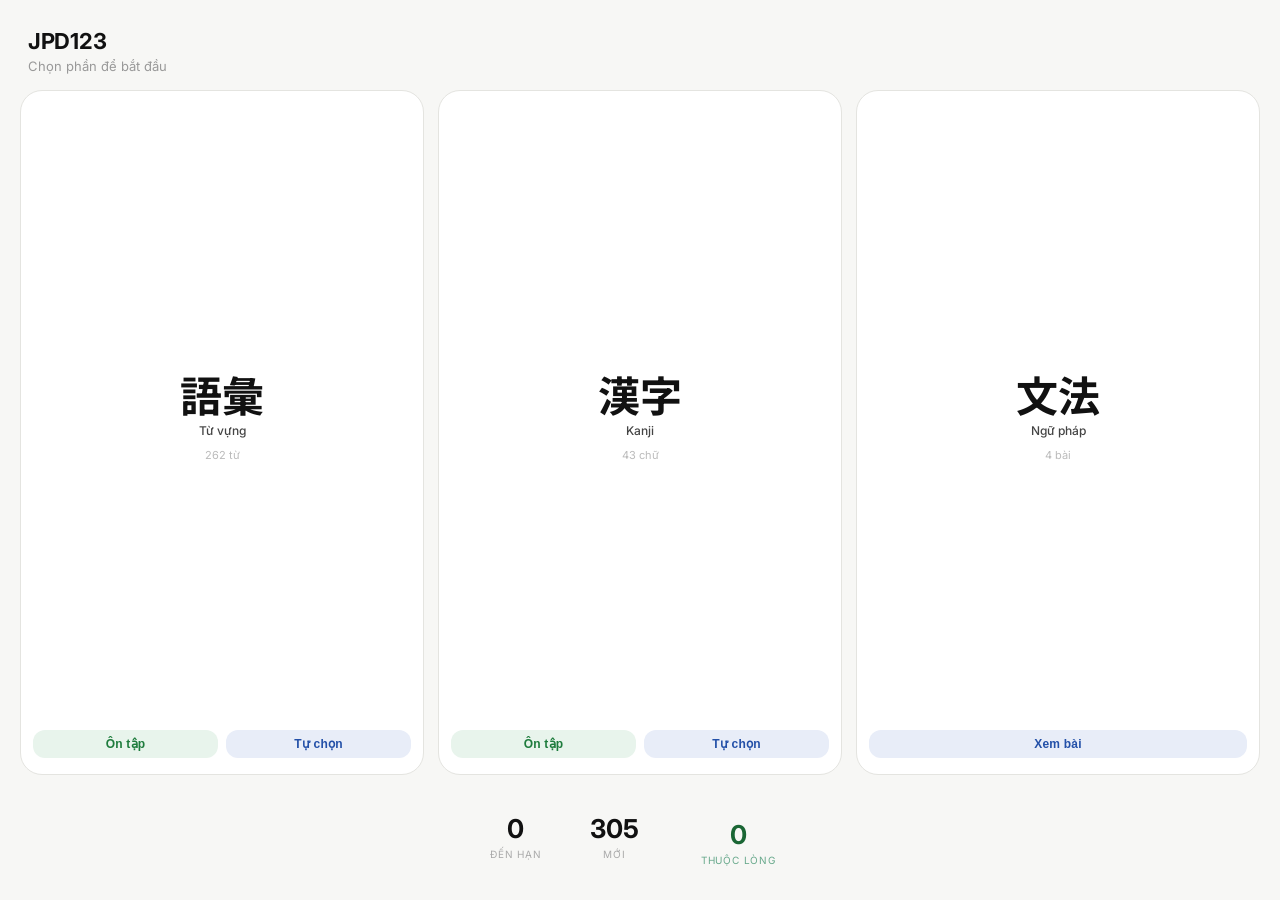
==== index.html @ 1efe8f23 "Initial commit: JPD123 Japanese SRS flashcard app" ====
<!doctype html>
<html lang="vi">
<head>
  <meta charset="utf-8">
  <meta name="viewport" content="width=device-width, initial-scale=1">
  <title>JPD123</title>
  <link rel="icon" href="favicon.svg" type="image/svg+xml">
  <link rel="preconnect" href="https://fonts.googleapis.com">
  <link rel="preconnect" href="https://fonts.gstatic.com" crossorigin>
  <link href="https://fonts.googleapis.com/css2?family=Inter:wght@400;500;600;700&family=Noto+Sans+JP:wght@400;700&display=swap" rel="stylesheet">
  <link rel="stylesheet" href="styles.css">
</head>
<body>

  <!-- ═══════════════ HOME ═══════════════ -->
  <div id="view-home" class="view active">
    <div class="h-top">
      <div class="h-brand">JPD123</div>
      <div class="h-sub">Chọn phần để bắt đầu</div>
    </div>

    <div class="h-grid">
      <div class="h-block">
        <div class="h-info">
          <div class="h-jp">語彙</div>
          <div class="h-vn">Từ vựng</div>
          <div class="h-cnt" id="count-vocab"></div>
        </div>
        <div class="h-modes">
          <button class="h-mode-btn h-mode-review" id="mode-vocab-review">Ôn tập <span id="due-vocab" class="h-due-badge"></span></button>
          <button class="h-mode-btn h-mode-select" id="mode-vocab-select">Tự chọn</button>
        </div>
      </div>
      <div class="h-block">
        <div class="h-info">
          <div class="h-jp">漢字</div>
          <div class="h-vn">Kanji</div>
          <div class="h-cnt" id="count-kanji"></div>
        </div>
        <div class="h-modes">
          <button class="h-mode-btn h-mode-review" id="mode-kanji-review">Ôn tập <span id="due-kanji" class="h-due-badge"></span></button>
          <button class="h-mode-btn h-mode-select" id="mode-kanji-select">Tự chọn</button>
        </div>
      </div>
      <div class="h-block">
        <div class="h-info">
          <div class="h-jp">文法</div>
          <div class="h-vn">Ngữ pháp</div>
          <div class="h-cnt" id="count-grammar"></div>
        </div>
        <div class="h-modes">
          <button class="h-mode-btn h-mode-select" id="mode-grammar-open" style="width:100%">Xem bài</button>
        </div>
      </div>
    </div>

    <div class="h-stats">
      <div class="h-stat"><b id="s-due">0</b><span>Đến hạn</span></div>
      <div class="h-stat"><b id="s-new">0</b><span>Mới</span></div>
      <div class="h-stat" id="stat-mature"><b id="s-mature">0</b><span>Thuộc lòng</span></div>
    </div>
  </div>

  <!-- ═══════════════ LIST ════════════════ -->
  <div id="view-list" class="view">
    <div class="s-top">
      <button class="icon-btn" id="list-back">←</button>
      <div class="s-mid">
        <span id="list-title">Từ vựng</span>
        <small id="list-cnt"></small>
      </div>
      <div style="width:40px"></div>
    </div>

    <div class="list-search">
      <input type="search" id="list-search" placeholder="🔍  Tìm kiếm..." autocomplete="off">
      <div class="list-sel-bar">
        <label class="sel-toggle">
          <input type="checkbox" id="select-all-cb"> Chọn tất cả
        </label>
      </div>
    </div>

    <div id="list-items" class="list-items"></div>

    <div id="list-study-bar" class="list-study-bar hidden">
      <div class="lsb-btns">
        <button id="list-flash-btn">⚡ Xem thẻ</button>
        <button id="list-srs-btn">↺ Học SRS</button>
      </div>
      <div id="sel-count-lbl" class="lsb-count">0 đã chọn</div>
    </div>
  </div>

  <!-- ═══════════════ STUDY ═══════════════ -->
  <div id="view-study" class="view">
    <div class="s-top">
      <button class="icon-btn" id="study-back">←</button>
      <div class="s-mid">
        <span id="study-title">Từ vựng</span>
        <small id="study-progress"></small>
      </div>
      <button class="icon-btn" id="speak-btn" title="Phát âm">🔊</button>
    </div>

    <div id="card-area" class="card-area">
      <div class="card-flip" id="card-flip">
        <div class="cf-inner" id="cf-inner">
          <div class="cf-face cf-front">
            <div id="c-front" class="c-front">—</div>
          </div>
          <div class="cf-face cf-back">
            <div id="c-back" class="c-back">—</div>
            <div id="c-level-badge" class="c-level-badge"></div>
          </div>
        </div>
      </div>
      <div id="tap-hint" class="tap-hint">nhấn để lật</div>
    </div>

    <div id="rating-bar" class="rating-bar">
      <button class="rate-btn r-again" data-score="0">Lại<br><small id="ri-0">1 phút</small></button>
      <button class="rate-btn r-hard"  data-score="2">Khó<br><small id="ri-2">1 phút</small></button>
      <button class="rate-btn r-good"  data-score="3">Ổn<br><small id="ri-3">5 phút</small></button>
      <button class="rate-btn r-easy"  data-score="5">Dễ<br><small id="ri-5">30 phút</small></button>
    </div>
    <div id="flash-bar" class="flash-bar">
      <button id="flash-prev-btn" class="flash-nav-btn" disabled>←</button>
      <span id="flash-pos" class="flash-pos"></span>
      <button id="flash-next-btn" class="flash-nav-btn">→</button>
    </div>
    <div id="retry-panel" class="retry-panel hidden">
      <button id="retry-panel-header" class="retry-panel-header">
        <span id="retry-panel-count">⏳ 0 từ</span>
        <span class="retry-panel-arrow">▸</span>
      </button>
      <div id="retry-panel-body" class="retry-panel-body"></div>
    </div>
  </div>

  <!-- ═══════════════ GRAMMAR ═══════════════ -->
  <div id="view-grammar" class="view">
    <div class="s-top">
      <button class="icon-btn" id="grammar-back">←</button>
      <div class="s-mid"><span>Ngữ pháp</span></div>
      <div style="width:40px"></div>
    </div>
    <div id="grammar-content" class="g-list"></div>
  </div>

  <script src="vocab_data.js"></script>
  <script src="app.js"></script>
  <div id="debug-panel" class="debug-panel hidden"></div>
</body>
</html>
---- styles.css ----
﻿/* ── Reset ─────────────────────────────────────────────────── */
*, *::before, *::after { box-sizing: border-box; margin: 0; padding: 0; }
html, body { height: 100%; }

body {
  font-family: 'Inter', system-ui, sans-serif;
  background: #f7f7f5;
  color: #111;
  height: 100dvh;
  overflow: hidden;
}

/* ── Views ─────────────────────────────────────────────────── */
.view {
  display: none;
  flex-direction: column;
  height: 100dvh;
  overflow: hidden;
}
.view.active { display: flex; }

/* ── HOME ──────────────────────────────────────────────────── */
.h-top {
  padding: 28px 28px 16px;
  flex-shrink: 0;
}
.h-brand {
  font-size: 22px;
  font-weight: 700;
  letter-spacing: -0.3px;
}
.h-sub {
  color: #999;
  font-size: 13px;
  margin-top: 4px;
}

.h-grid {
  flex: 1;
  display: grid;
  grid-template-columns: repeat(3, 1fr);
  gap: 14px;
  padding: 0 20px 20px;
  min-height: 0;
}

.h-block {
  border: 1px solid #e4e4e0;
  border-radius: 22px;
  background: #fff;
  display: flex;
  flex-direction: column;
  align-items: center;
  justify-content: space-between;
  gap: 8px;
  transition: transform 0.2s ease, box-shadow 0.2s ease;
  padding: 28px 12px 16px;
}
.h-block:hover {
  transform: translateY(-6px);
  box-shadow: 0 16px 40px rgba(0,0,0,0.1);
}

.h-modes {
  display: flex;
  gap: 8px;
  width: 100%;
  margin-top: 6px;
}
.h-mode-btn {
  flex: 1;
  border: none;
  border-radius: 12px;
  font-size: 12px;
  font-weight: 600;
  padding: 7px 4px;
  cursor: pointer;
  transition: background 0.15s, transform 0.1s;
  letter-spacing: 0.2px;
}
.h-mode-review {
  background: #e8f4ec;
  color: #1e7c3d;
}
.h-mode-review:hover { background: #d2edd9; }
.h-mode-review:active { transform: scale(0.97); }
.h-due-badge {
  display: inline-block;
  background: #e63946;
  color: #fff;
  font-size: 10px;
  font-weight: 700;
  padding: 1px 6px;
  border-radius: 10px;
  min-width: 16px;
  text-align: center;
  margin-left: 4px;
  vertical-align: middle;
  line-height: 1.5;
}
.h-due-badge:empty { display: none; }
.h-mode-select {
  background: #e8edf8;
  color: #2350a8;
}
.h-mode-select:hover { background: #d4ddf5; }
.h-mode-select:active { transform: scale(0.97); }

.h-info {
  flex: 1;
  display: flex;
  flex-direction: column;
  align-items: center;
  justify-content: center;
  gap: 8px;
}

.h-jp {
  font-family: 'Noto Sans JP', serif;
  font-size: 42px;
  font-weight: 700;
  line-height: 1;
}
.h-vn  { font-size: 12px; font-weight: 500; color: #444; }
.h-cnt { font-size: 11px; color: #bbb; margin-top: 2px; }

.h-stats {
  display: flex;
  justify-content: center;
  gap: 48px;
  padding: 18px 28px 28px;
  flex-shrink: 0;
}
.h-stat {
  display: flex;
  flex-direction: column;
  align-items: center;
  gap: 4px;
}
.h-stat b    { font-size: 26px; font-weight: 700; }
.h-stat span { font-size: 10px; color: #aaa; text-transform: uppercase; letter-spacing: 0.8px; }
#stat-mature { cursor: pointer; border-radius: 12px; padding: 6px 14px; transition: background 0.15s; }
#stat-mature:hover { background: #f0f8f4; }
#stat-mature b { color: #1a6634; }
#stat-mature span { color: #68a98c; }

/* ── Shared top bar ─────────────────────────────────────────── */
.s-top {
  display: flex;
  align-items: center;
  justify-content: space-between;
  padding: 12px 16px;
  border-bottom: 1px solid #ebebeb;
  background: #f7f7f5;
  flex-shrink: 0;
}
.s-mid {
  display: flex;
  flex-direction: column;
  align-items: center;
  gap: 2px;
  font-weight: 600;
  font-size: 15px;
}
.s-mid small { font-size: 11px; color: #aaa; font-weight: 400; }

.icon-btn {
  background: none;
  border: none;
  font-size: 18px;
  cursor: pointer;
  width: 40px;
  height: 40px;
  border-radius: 50%;
  display: grid;
  place-items: center;
  color: #111;
}
.icon-btn:active { background: #ebebeb; }

/* ── STUDY: card area ───────────────────────────────────────── */
.card-area {
  flex: 1;
  display: flex;
  flex-direction: column;
  align-items: center;
  padding: 20px 24px 12px;
  user-select: none;
  -webkit-tap-highlight-color: transparent;
  min-height: 0;
  gap: 14px;
}

.card-flip {
  flex: 1;
  width: 100%;
  max-width: 520px;
  perspective: 1200px;
  cursor: pointer;
  min-height: 0;
  display: flex;
}

.cf-inner {
  flex: 1;
  width: 100%;
  position: relative;
  transform-style: preserve-3d;
  transition: transform 0.5s cubic-bezier(0.4, 0.2, 0.2, 1);
}
.cf-inner.flipped { transform: rotateY(180deg); }

.cf-face {
  position: absolute;
  inset: 0;
  backface-visibility: hidden;
  -webkit-backface-visibility: hidden;
  display: flex;
  flex-direction: column;
  align-items: center;
  justify-content: center;
  padding: 36px 28px;
  border-radius: 24px;
  background: #fff;
  border: 1.5px solid #e4e4e0;
  box-shadow: 0 4px 24px rgba(0,0,0,0.07);
  gap: 16px;
}
.cf-back { transform: rotateY(180deg); }

.c-front {
  font-family: 'Noto Sans JP', serif;
  font-size: clamp(32px, 9vw, 64px);
  font-weight: 700;
  text-align: center;
  line-height: 1.3;
}

.c-back {
  font-size: clamp(18px, 4.5vw, 28px);
  color: #333;
  text-align: center;
  line-height: 1.6;
}

.tap-hint {
  font-size: 12px;
  color: #ccc;
  letter-spacing: 0.3px;
  transition: opacity 0.25s;
  flex-shrink: 0;
}
.tap-hint.hidden { opacity: 0; }

/* ── Rating bar ─────────────────────────────────────────────── */
.rating-bar {
  position: absolute;
  bottom: 0; left: 0; right: 0;
  display: flex;
  gap: 8px;
  padding: 14px 16px 28px;
  border-top: 1px solid #ebebeb;
  background: #f7f7f5;
  transform: translateY(100%);
  transition: transform 0.28s cubic-bezier(0.4, 0, 0.2, 1);
  z-index: 10;
}
.rating-bar.visible { transform: translateY(0); }

.rate-btn {
  flex: 1;
  padding: 13px 6px;
  border-radius: 14px;
  border: 1.5px solid transparent;
  font-family: inherit;
  font-size: 13px;
  font-weight: 600;
  line-height: 1.4;
  cursor: pointer;
  background: #fff;
  transition: transform 0.1s;
}
.rate-btn:active { transform: scale(0.95); }
.r-again { border-color: #ffd6d6; color: #c0392b; }
.r-hard  { border-color: #ffe4c4; color: #c0612b; }
.r-good  { border-color: #d0edcc; color: #27864f; }
.r-easy  { border-color: #cce6fb; color: #1a76c0; }

/* ── Comprehension level badge ──────────────────────────────── */
.c-level-badge {
  font-size: 11px;
  font-weight: 600;
  padding: 3px 12px;
  border-radius: 20px;
  letter-spacing: 0.5px;
  text-transform: uppercase;
  min-height: 20px;
}
.lvl-new      { background: #fff3cd; color: #a0620a; }
.lvl-learning { background: #fde8d8; color: #b84c10; }
.lvl-review   { background: #d8f0ee; color: #1a7a6e; }
.lvl-mature   { background: #d4edda; color: #1a6634; }

/* ── Retry countdown panel (top-right) ──────────────────────── */
#view-study { position: relative; }
.retry-panel {
  position: absolute;
  top: 56px;
  right: 12px;
  z-index: 20;
  min-width: 130px;
  max-width: 210px;
  border-radius: 12px;
  overflow: hidden;
  box-shadow: 0 4px 18px rgba(0,0,0,0.22);
  background: rgba(18,18,18,0.88);
  backdrop-filter: blur(10px);
  -webkit-backdrop-filter: blur(10px);
}
.retry-panel.hidden { display: none; }
.retry-panel-header {
  width: 100%;
  display: flex;
  align-items: center;
  justify-content: space-between;
  padding: 8px 12px;
  background: transparent;
  border: none;
  color: #fff;
  font-size: 12px;
  font-weight: 600;
  cursor: pointer;
  gap: 6px;
  font-family: inherit;
}
.retry-panel-arrow {
  font-size: 10px;
  opacity: 0.6;
  transition: transform 0.2s;
  flex-shrink: 0;
}
.retry-panel.open .retry-panel-arrow { transform: rotate(90deg); }
.retry-panel-body {
  display: none;
  flex-direction: column;
  max-height: 180px;
  overflow-y: auto;
  border-top: 1px solid rgba(255,255,255,0.10);
}
.retry-panel.open .retry-panel-body { display: flex; }
.retry-item {
  display: flex;
  align-items: center;
  justify-content: space-between;
  padding: 5px 12px;
  border-bottom: 1px solid rgba(255,255,255,0.06);
  gap: 8px;
}
.retry-item:last-child { border-bottom: none; }
.retry-item-word {
  font-size: 13px;
  font-weight: 600;
  color: rgba(255,255,255,0.90);
  white-space: nowrap;
  overflow: hidden;
  text-overflow: ellipsis;
}
.retry-item-time {
  font-size: 11px;
  color: rgba(255,255,255,0.50);
  white-space: nowrap;
  font-variant-numeric: tabular-nums;
  flex-shrink: 0;
}

/* ── LIST VIEW ─────────────────────────────────────────────── */
.list-search {
  padding: 12px 20px 8px;
  flex-shrink: 0;
}
.list-search input {
  width: 100%;
  padding: 11px 16px;
  border: 1px solid #e4e4e0;
  border-radius: 12px;
  font-family: inherit;
  font-size: 14px;
  background: #fff;
  outline: none;
}
.list-search input:focus { border-color: #aaa; }

.list-sel-bar {
  display: flex;
  align-items: center;
  justify-content: space-between;
  padding: 8px 4px 2px;
  font-size: 12px;
  color: #888;
}
.sel-toggle {
  display: flex;
  align-items: center;
  gap: 6px;
  cursor: pointer;
  user-select: none;
}
.sel-count-lbl { font-size: 12px; color: #aaa; }

.list-items {
  flex: 1;
  overflow-y: auto;
  padding: 4px 16px 16px;
}

.li-row {
  display: flex;
  align-items: center;
  gap: 12px;
  padding: 13px 14px;
  border-radius: 14px;
  cursor: pointer;
  transition: background 0.12s;
  margin-bottom: 5px;
  background: #fff;
  border: 1.5px solid transparent;
}
.li-row:hover  { background: #f5f5f2; }
.li-row.selected {
  background: #f0f6f3;
  border-color: #b8dcc9;
}

.li-badge {
  width: 8px;
  height: 8px;
  border-radius: 50%;
  flex-shrink: 0;
}
.li-badge.new      { background: #d6b25e; }
.li-badge.learning { background: #e88d67; }
.li-badge.review   { background: #68a1a6; }
.li-badge.mature   { background: #1e6f5c; }

.li-text { flex: 1; min-width: 0; }
.li-front {
  font-family: 'Noto Sans JP', serif;
  font-size: 15px;
  font-weight: 600;
  white-space: nowrap;
  overflow: hidden;
  text-overflow: ellipsis;
}
.li-back {
  font-size: 12px;
  color: #999;
  margin-top: 2px;
  white-space: nowrap;
  overflow: hidden;
  text-overflow: ellipsis;
}

.li-check {
  width: 22px;
  height: 22px;
  border: 1.5px solid #ddd;
  border-radius: 7px;
  flex-shrink: 0;
  display: grid;
  place-items: center;
  font-size: 12px;
  font-weight: 700;
  color: #27864f;
  transition: background 0.12s, border-color 0.12s;
}
.li-check.checked {
  background: #e8f5ee;
  border-color: #9fd4b6;
}

.li-known-btn {
  border: none;
  border-radius: 10px;
  font-size: 11px;
  font-weight: 600;
  padding: 4px 9px;
  cursor: pointer;
  white-space: nowrap;
  flex-shrink: 0;
  background: #f0f0ee;
  color: #888;
  transition: background 0.15s;
  font-family: inherit;
}
.li-known-btn:hover  { background: #e4e4e0; }
.li-known-btn.known  { background: #d4edda; color: #1a6634; }
.li-known-btn.mature-forget { background: #fde8d8; color: #b84c10; }
.li-known-btn.mature-forget:hover { background: #fbd0ba; }

/* ── Word status chip ──────────────────────────────────────── */
.li-status {
  display: inline-block;
  font-size: 10px;
  font-weight: 700;
  padding: 2px 7px;
  border-radius: 8px;
  margin-top: 4px;
  letter-spacing: 0.2px;
}
.li-status.st-new       { background: #fef3cd; color: #8a6800; }
.li-status.st-learning  { background: #fde8d8; color: #b84c10; }
.li-status.st-due       { background: #d8f0ee; color: #1a7a6e; }
.li-status.st-scheduled { background: #eef1fb; color: #3a4db5; }
.li-status.st-mature    { background: #d4edda; color: #1a6634; }
.li-status.st-known     { background: #e8f5ee; color: #1a6634; }

/* ── Inline SRS detail panel ───────────────────────────────── */
.li-expand {
  background: #fafaf8;
  border: 1.5px solid #e8e8e5;
  border-radius: 12px;
  padding: 11px 16px;
  margin-bottom: 5px;
  display: flex;
  flex-direction: column;
  gap: 6px;
}
.li-expand-row {
  display: flex;
  justify-content: space-between;
  align-items: center;
  font-size: 12px;
}
.li-expand-label { color: #aaa; }
.li-expand-value { font-weight: 600; color: #333; }

/* ── Debug panel ─────────────────────────────────────── */
.debug-panel {
  position: fixed;
  bottom: 0; left: 0; right: 0;
  max-height: 45vh;
  overflow-y: auto;
  background: rgba(10,12,16,0.93);
  color: #7effa0;
  font-family: 'Courier New', monospace;
  font-size: 11px;
  line-height: 1.55;
  padding: 10px 14px 16px;
  z-index: 9999;
  border-top: 2px solid #2a7a4a;
  white-space: pre-wrap;
  backdrop-filter: blur(4px);
}
.debug-panel.hidden { display: none; }

.list-study-bar {
  padding: 14px 20px 32px;
  border-top: 1px solid #ebebeb;
  background: #f7f7f5;
  flex-shrink: 0;
}
.list-study-bar.hidden { display: none; }
.lsb-btns {
  display: flex;
  gap: 10px;
  margin-bottom: 8px;
}
.lsb-btns button {
  flex: 1;
  padding: 13px 8px;
  border-radius: 14px;
  border: none;
  font-family: inherit;
  font-size: 14px;
  font-weight: 600;
  cursor: pointer;
  transition: background 0.12s;
}
#list-flash-btn { background: #f0f6f3; color: #1a6634; }
#list-flash-btn:active { background: #d4edda; }
#list-srs-btn { background: #111; color: #fff; }
#list-srs-btn:active { background: #333; }
.lsb-count { font-size: 12px; color: #aaa; text-align: center; }

/* ── Flash card navigation bar ─────────────────────────── */
.flash-bar {
  position: absolute;
  bottom: 0; left: 0; right: 0;
  display: flex;
  align-items: center;
  justify-content: center;
  gap: 24px;
  padding: 14px 16px 28px;
  border-top: 1px solid #ebebeb;
  background: #f7f7f5;
  transform: translateY(100%);
  transition: transform 0.28s cubic-bezier(0.4, 0, 0.2, 1);
  z-index: 10;
}
.flash-bar.visible { transform: translateY(0); }
.flash-nav-btn {
  width: 54px;
  height: 54px;
  border-radius: 50%;
  border: none;
  background: #111;
  color: #fff;
  font-size: 22px;
  cursor: pointer;
  display: flex;
  align-items: center;
  justify-content: center;
  transition: background 0.15s;
  font-family: inherit;
}
.flash-nav-btn:active { background: #333; }
.flash-nav-btn:disabled { background: #ddd; color: #bbb; cursor: default; }
.flash-pos {
  font-size: 15px;
  font-weight: 600;
  color: #555;
  min-width: 56px;
  text-align: center;
  letter-spacing: 0.5px;
}

/* ── Thuộc lòng collapsible section ───────────────────── */
.mature-section { margin-top: 6px; }
.mature-header {
  display: flex;
  align-items: center;
  padding: 11px 14px;
  border-radius: 12px;
  cursor: pointer;
  font-size: 13px;
  font-weight: 600;
  color: #1a6634;
  background: #f0f8f4;
  user-select: none;
}
.mature-header::after { content: ' ▸'; margin-left: auto; transition: transform 0.2s; display: inline-block; }
.mature-header.open::after { transform: rotate(90deg); }
.mature-body { padding-top: 4px; }
.mature-body.hidden { display: none; }

.text-btn {
  background: none;
  border: none;
  font-family: inherit;
  font-size: 13px;
  font-weight: 600;
  color: #111;
  cursor: pointer;
  padding: 8px 10px;
  border-radius: 8px;
  white-space: nowrap;
}
.text-btn:hover { background: #ebebeb; }

/* ── GRAMMAR ────────────────────────────────────────────────── */
.g-list {
  flex: 1;
  overflow-y: auto;
  padding: 12px 16px 40px;
}

details.g-lesson {
  border: 1px solid #e8e8e4;
  border-radius: 16px;
  margin-bottom: 10px;
  overflow: hidden;
  background: #fff;
}

summary.g-lesson-head {
  padding: 18px 20px;
  font-weight: 600;
  cursor: pointer;
  list-style: none;
  display: flex;
  align-items: center;
  justify-content: space-between;
  font-size: 14px;
}
summary.g-lesson-head::-webkit-details-marker { display: none; }
summary.g-lesson-head::after {
  content: '›';
  font-size: 20px;
  color: #ccc;
  transition: transform 0.22s;
  line-height: 1;
}
details[open] > summary.g-lesson-head::after { transform: rotate(90deg); }

.g-lesson-body {
  padding: 16px 20px 24px;
  border-top: 1px solid #f0f0ec;
  font-size: 13.5px;
  line-height: 1.75;
  background: #fafaf8;
}

/* ── Grammar injected HTML styles ───────────────────────────── */
.g-lesson-body h1,
.g-lesson-body h2 { display: none; }
.g-lesson-body h3 { font-size: 15px; font-weight: 700; margin: 20px 0 8px; }
.g-lesson-body h4 { font-size: 13px; font-weight: 600; margin: 14px 0 6px; color: #333; }
.g-lesson-body h5 { font-size: 13px; font-weight: 600; margin: 10px 0 4px; }

.g-lesson-body table {
  border-collapse: collapse;
  width: 100%;
  margin: 12px 0;
  font-size: 12.5px;
}
.g-lesson-body td,
.g-lesson-body th {
  border: 1px solid #e4e4e0;
  padding: 8px 10px;
  vertical-align: top;
}
.g-lesson-body thead th,
.g-lesson-body .thead-light th { background: #f4f4f0 !important; font-weight: 600; }

.g-lesson-body ul,
.g-lesson-body ol { padding-left: 18px; margin: 6px 0; }
.g-lesson-body li { margin-bottom: 6px; }

.g-lesson-body .alert-info,
.g-lesson-body .alert {
  background: #f0f6f3;
  border-left: 3px solid #2d8c5e;
  padding: 10px 14px;
  border-radius: 0 10px 10px 0;
  margin: 10px 0;
  font-size: 12.5px;
}
.g-lesson-body .alert-warning {
  background: #fff9e6;
  border-left-color: #e6a817;
}

.g-lesson-body .example,
.g-lesson-body .example-box,
.g-lesson-body .example-sentence {
  background: #f5f5f2;
  border-left: 3px solid #bbb;
  padding: 10px 14px;
  border-radius: 0 10px 10px 0;
  margin: 8px 0;
  font-size: 12.5px;
}

.g-lesson-body .grammar-point { margin-bottom: 24px; }

.g-lesson-body .japanese-sentence {
  font-family: 'Noto Sans JP', serif;
  font-size: 15px;
  font-weight: 600;
  margin: 4px 0;
}
.g-lesson-body .romaji      { font-size: 12px; color: #888; }
.g-lesson-body .translation { font-style: italic; color: #666; font-size: 12px; }

.g-lesson-body .list-group,
.g-lesson-body .list-group-item { border: none; padding: 4px 0; }

.g-lesson-body .usage-item,
.g-lesson-body .pattern-item {
  background: #f5f5f2;
  padding: 12px;
  border-radius: 10px;
  margin-bottom: 10px;
}
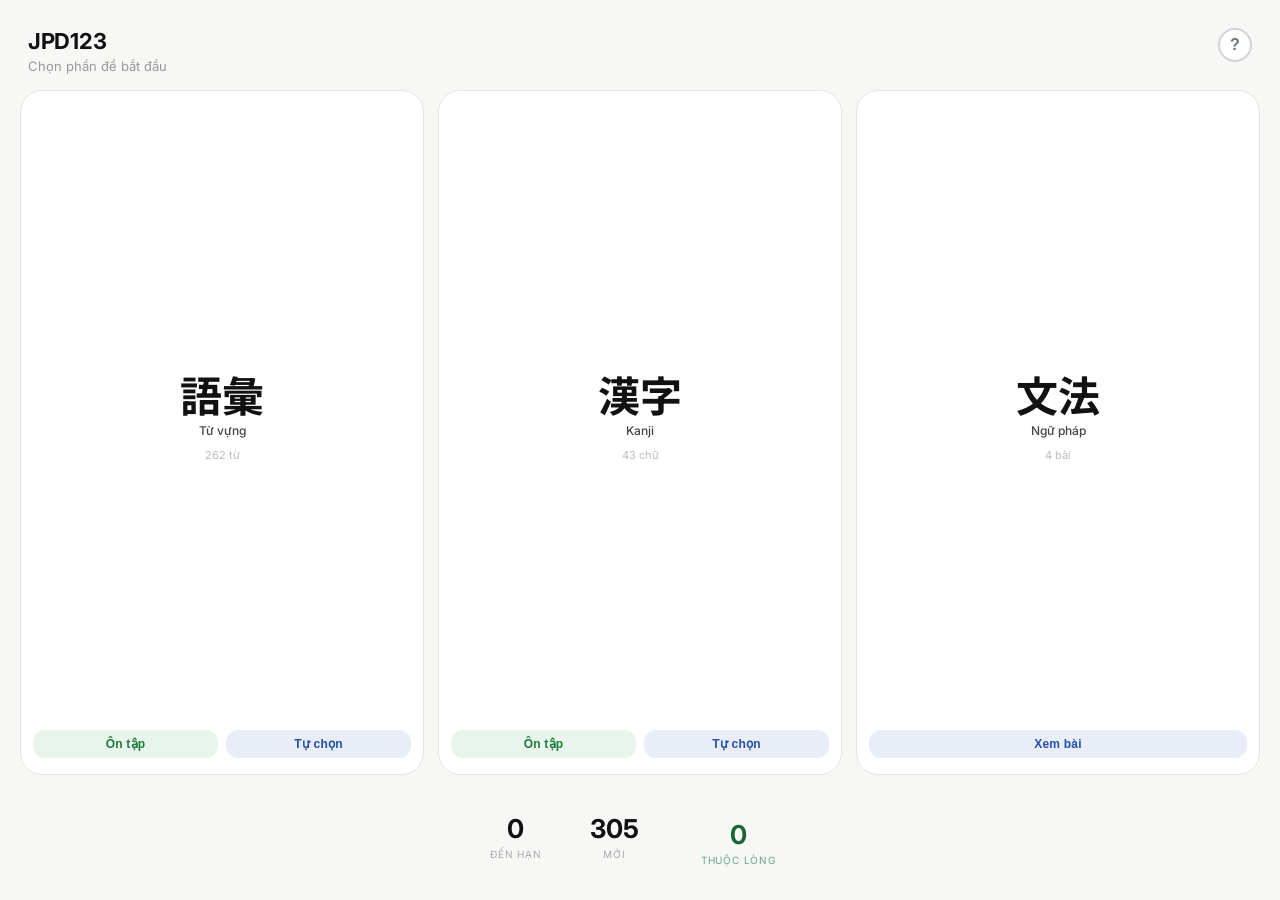
==== commit 76663095: "Add help (?) button with usage guide modal" ====
--- a/index.html
+++ b/index.html
@@ -15,8 +15,11 @@
   <!-- ═══════════════ HOME ═══════════════ -->
   <div id="view-home" class="view active">
     <div class="h-top">
-      <div class="h-brand">JPD123</div>
-      <div class="h-sub">Chọn phần để bắt đầu</div>
+      <div>
+        <div class="h-brand">JPD123</div>
+        <div class="h-sub">Chọn phần để bắt đầu</div>
+      </div>
+      <button id="help-btn" class="help-btn" title="Hướng dẫn sử dụng">?</button>
     </div>
 
     <div class="h-grid">
@@ -148,6 +151,56 @@
     <div id="grammar-content" class="g-list"></div>
   </div>
 
+  <!-- ═══════════════ HELP MODAL ═══════════════ -->
+  <div id="help-modal" class="help-modal hidden">
+    <div class="help-box">
+      <div class="help-header">
+        <span class="help-title">Hướng dẫn sử dụng</span>
+        <button id="help-close" class="help-close">✕</button>
+      </div>
+      <div class="help-body">
+        <section>
+          <h3>📚 Các phần học</h3>
+          <p><b>語彙 Từ vựng</b> — Flashcard từ vựng tiếng Nhật.</p>
+          <p><b>漢字 Kanji</b> — Flashcard chữ Kanji.</p>
+          <p><b>文法 Ngữ pháp</b> — Tra cứu ngữ pháp theo bài.</p>
+        </section>
+        <section>
+          <h3>🔄 Chế độ học</h3>
+          <p><b>Ôn tập</b> — Học theo thuật toán SRS (thẻ đến hạn + thẻ mới). Con số đỏ là số thẻ đến hạn.</p>
+          <p><b>Tự chọn</b> — Chọn thủ công các từ muốn ôn, rồi nhấn <i>Xem thẻ</i> hoặc <i>Học SRS</i>.</p>
+        </section>
+        <section>
+          <h3>🃏 Cách dùng thẻ</h3>
+          <p>Nhấn vào thẻ (hoặc <b>Space</b>) để lật xem mặt sau.</p>
+          <p>Sau khi lật, chọn mức độ nhớ:</p>
+          <ul>
+            <li><b style="color:#ef4444">Lại</b> — Không nhớ, ôn lại sau 1 phút.</li>
+            <li><b style="color:#f97316">Khó</b> — Nhớ nhưng còn vấp, ôn lại sớm.</li>
+            <li><b style="color:#22c55e">Ổn</b> — Nhớ bình thường.</li>
+            <li><b style="color:#3b82f6">Dễ</b> — Nhớ rất rõ, hẹn lại lâu hơn.</li>
+          </ul>
+        </section>
+        <section>
+          <h3>⏳ Hàng chờ ôn lại</h3>
+          <p>Các từ bấm <b>Lại / Khó</b> sẽ vào hàng chờ đếm ngược. Khi hết giờ chúng tự quay lại bài học. Panel nhỏ ở dưới màn hình học cho biết bao nhiêu từ đang chờ.</p>
+        </section>
+        <section>
+          <h3>🔊 Phát âm</h3>
+          <p>Nhấn nút 🔊 ở góc trên phải màn hình học để nghe phát âm.</p>
+        </section>
+        <section>
+          <h3>💡 Phím tắt</h3>
+          <ul>
+            <li><b>Space</b> — Lật thẻ</li>
+            <li><b>1 / 2 / 3 / 4</b> — Chọn Lại / Khó / Ổn / Dễ sau khi lật</li>
+            <li><b>← →</b> — Chuyển thẻ (chế độ Xem thẻ)</li>
+          </ul>
+        </section>
+      </div>
+    </div>
+  </div>
+
   <script src="vocab_data.js"></script>
   <script src="app.js"></script>
   <div id="debug-panel" class="debug-panel hidden"></div>
--- a/styles.css
+++ b/styles.css
@@ -535,6 +535,89 @@
 .li-expand-value { font-weight: 600; color: #333; }
 
 /* ── Debug panel ─────────────────────────────────────── */
+/* ── HELP BUTTON & MODAL ───────────────────────────────────── */
+.h-top {
+  display: flex;
+  align-items: flex-start;
+  justify-content: space-between;
+}
+.help-btn {
+  width: 34px;
+  height: 34px;
+  border-radius: 50%;
+  border: 2px solid #d1d5db;
+  background: #fff;
+  color: #6b7280;
+  font-size: 16px;
+  font-weight: 700;
+  cursor: pointer;
+  flex-shrink: 0;
+  line-height: 1;
+  transition: border-color .15s, color .15s, background .15s;
+}
+.help-btn:hover { border-color: #2563eb; color: #2563eb; background: #eff6ff; }
+
+.help-modal {
+  position: fixed;
+  inset: 0;
+  background: rgba(0,0,0,.45);
+  z-index: 1000;
+  display: flex;
+  align-items: flex-end;
+  justify-content: center;
+}
+.help-modal.hidden { display: none; }
+.help-box {
+  background: #fff;
+  border-radius: 24px 24px 0 0;
+  width: 100%;
+  max-width: 540px;
+  max-height: 88dvh;
+  display: flex;
+  flex-direction: column;
+  overflow: hidden;
+  padding-bottom: env(safe-area-inset-bottom, 0px);
+}
+.help-header {
+  display: flex;
+  align-items: center;
+  justify-content: space-between;
+  padding: 18px 20px 14px;
+  border-bottom: 1px solid #f0f0ee;
+  flex-shrink: 0;
+}
+.help-title { font-weight: 700; font-size: 16px; }
+.help-close {
+  width: 30px; height: 30px;
+  border-radius: 50%;
+  border: none;
+  background: #f3f4f6;
+  color: #6b7280;
+  font-size: 14px;
+  cursor: pointer;
+}
+.help-close:hover { background: #e5e7eb; }
+.help-body {
+  overflow-y: auto;
+  padding: 16px 20px 24px;
+  display: flex;
+  flex-direction: column;
+  gap: 18px;
+  font-size: 14px;
+  line-height: 1.6;
+}
+.help-body section h3 {
+  font-size: 13px;
+  font-weight: 700;
+  color: #2563eb;
+  margin-bottom: 6px;
+  text-transform: uppercase;
+  letter-spacing: .4px;
+}
+.help-body section p { color: #374151; margin-bottom: 4px; }
+.help-body section ul { padding-left: 18px; color: #374151; }
+.help-body section ul li { margin-bottom: 3px; }
+
 .debug-panel {
   position: fixed;
   bottom: 0; left: 0; right: 0;
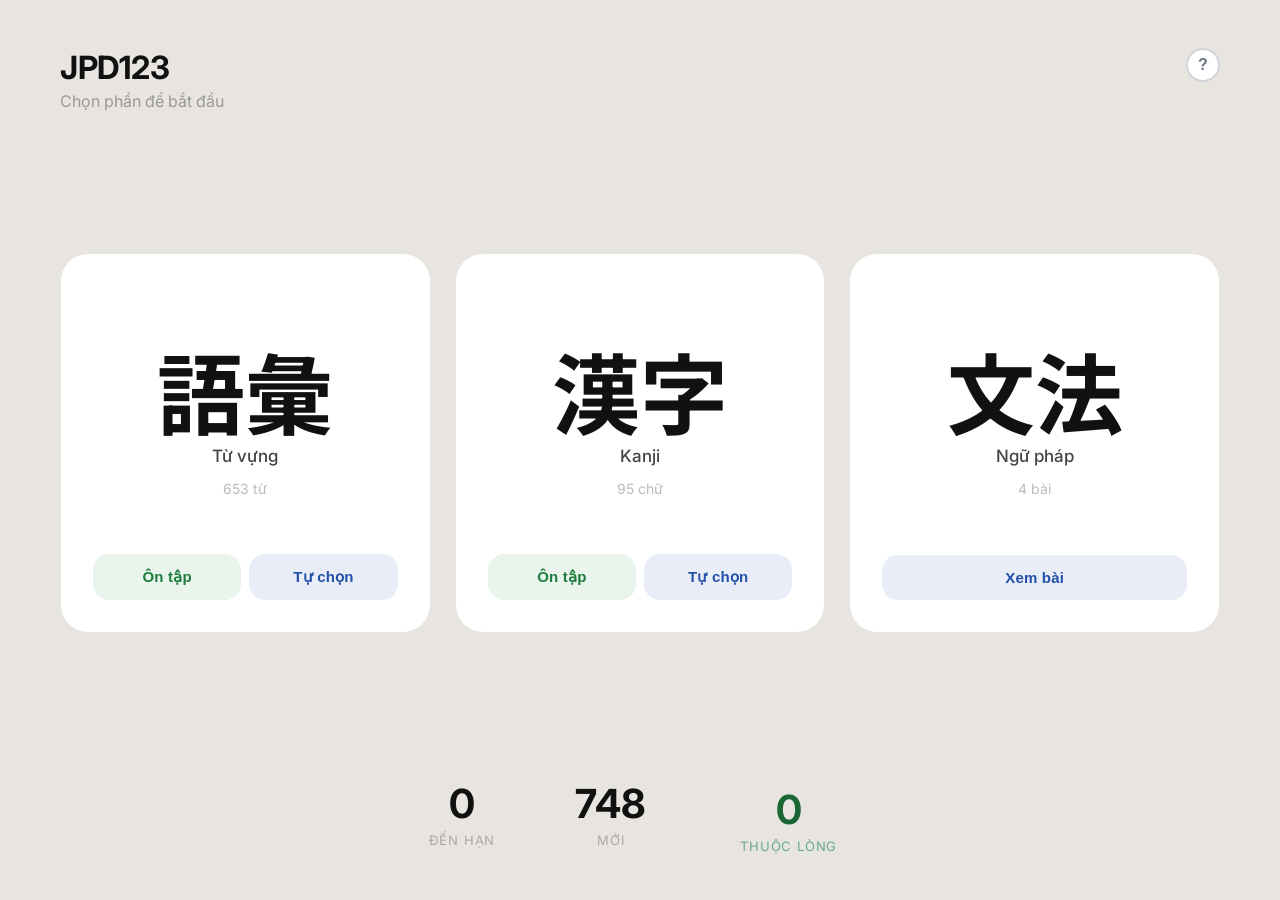
==== commit a96babb7: "UI: fix card size, smaller nav bar, simpler row selection" ====
--- a/index.html
+++ b/index.html
@@ -8,7 +8,7 @@
   <link rel="preconnect" href="https://fonts.googleapis.com">
   <link rel="preconnect" href="https://fonts.gstatic.com" crossorigin>
   <link href="https://fonts.googleapis.com/css2?family=Inter:wght@400;500;600;700&family=Noto+Sans+JP:wght@400;700&display=swap" rel="stylesheet">
-  <link rel="stylesheet" href="styles.css">
+  <link rel="stylesheet" href="styles.css?v=3">
 </head>
 <body>
 
@@ -163,12 +163,21 @@
           <h3>📚 Các phần học</h3>
           <p><b>語彙 Từ vựng</b> — Flashcard từ vựng tiếng Nhật.</p>
           <p><b>漢字 Kanji</b> — Flashcard chữ Kanji.</p>
-          <p><b>文法 Ngữ pháp</b> — Tra cứu ngữ pháp theo bài.</p>
+          <p><b>文法 Ngữ pháp</b> — Tra cứu ngữ pháp theo bài, bấm vào từng mục để mở rộng.</p>
         </section>
         <section>
           <h3>🔄 Chế độ học</h3>
-          <p><b>Ôn tập</b> — Học theo thuật toán SRS (thẻ đến hạn + thẻ mới). Con số đỏ là số thẻ đến hạn.</p>
-          <p><b>Tự chọn</b> — Chọn thủ công các từ muốn ôn, rồi nhấn <i>Xem thẻ</i> hoặc <i>Học SRS</i>.</p>
+          <p><b>Ôn tập</b> — Học theo thuật toán SRS: ưu tiên thẻ đến hạn → thẻ mới → thẻ đang học. Con số đỏ là số thẻ đến hạn hôm nay.</p>
+          <p><b>Tự chọn</b> — Vào danh sách, chọn từng từ rồi nhấn <i>Xem thẻ</i> (lật tự do) hoặc <i>Học SRS</i> (có chấm điểm).</p>
+        </section>
+        <section>
+          <h3>☑️ Chọn nhiều từ một lúc</h3>
+          <p>Trong màn hình danh sách (<b>Tự chọn</b>):</p>
+          <ul>
+            <li><b>Nhấn</b> vào một từ để chọn/bỏ chọn.</li>
+            <li><b>Giữ và kéo</b> xuống/lên để chọn nhiều từ liên tiếp cùng lúc — giống như tô chọn văn bản.</li>
+            <li>Dùng <b>Chọn tất cả</b> để chọn toàn bộ danh sách.</li>
+          </ul>
         </section>
         <section>
           <h3>🃏 Cách dùng thẻ</h3>
@@ -176,24 +185,25 @@
           <p>Sau khi lật, chọn mức độ nhớ:</p>
           <ul>
             <li><b style="color:#ef4444">Lại</b> — Không nhớ, ôn lại sau 1 phút.</li>
-            <li><b style="color:#f97316">Khó</b> — Nhớ nhưng còn vấp, ôn lại sớm.</li>
-            <li><b style="color:#22c55e">Ổn</b> — Nhớ bình thường.</li>
-            <li><b style="color:#3b82f6">Dễ</b> — Nhớ rất rõ, hẹn lại lâu hơn.</li>
+            <li><b style="color:#f97316">Khó</b> — Nhớ nhưng còn vấp, ôn lại sau vài phút.</li>
+            <li><b style="color:#22c55e">Ổn</b> — Nhớ bình thường, hệ thống tự hẹn lịch.</li>
+            <li><b style="color:#3b82f6">Dễ</b> — Nhớ rất rõ, hẹn lại lâu hơn bình thường.</li>
           </ul>
+          <p style="color:#888;font-size:12px;margin-top:6px">Thời gian nhỏ dưới mỗi nút là lịch ôn tiếp theo.</p>
         </section>
         <section>
           <h3>⏳ Hàng chờ ôn lại</h3>
-          <p>Các từ bấm <b>Lại / Khó</b> sẽ vào hàng chờ đếm ngược. Khi hết giờ chúng tự quay lại bài học. Panel nhỏ ở dưới màn hình học cho biết bao nhiêu từ đang chờ.</p>
+          <p>Các từ bấm <b>Lại / Khó</b> vào hàng đếm ngược (không mất đi khi thoát). Khi hết giờ chúng tự quay lại đầu hàng đợi. Bấm vào panel nhỏ ở dưới màn hình để xem danh sách từ đang chờ.</p>
         </section>
         <section>
           <h3>🔊 Phát âm</h3>
-          <p>Nhấn nút 🔊 ở góc trên phải màn hình học để nghe phát âm.</p>
+          <p>Nhấn nút 🔊 ở góc trên phải màn hình học để nghe phát âm (dùng giọng đọc của trình duyệt).</p>
         </section>
         <section>
           <h3>💡 Phím tắt</h3>
           <ul>
             <li><b>Space</b> — Lật thẻ</li>
-            <li><b>1 / 2 / 3 / 4</b> — Chọn Lại / Khó / Ổn / Dễ sau khi lật</li>
+            <li><b>1 / 2 / 3 / 4</b> — Lại / Khó / Ổn / Dễ (sau khi lật)</li>
             <li><b>← →</b> — Chuyển thẻ (chế độ Xem thẻ)</li>
           </ul>
         </section>
@@ -201,7 +211,7 @@
     </div>
   </div>
 
-  <script src="vocab_data.js"></script>
+  <script src="vocab_data.js?v=2"></script>
   <script src="app.js"></script>
   <div id="debug-panel" class="debug-panel hidden"></div>
 </body>
--- a/styles.css
+++ b/styles.css
@@ -413,6 +413,50 @@
   padding: 4px 16px 16px;
 }
 
+/* ── Lesson group ───────────────────────────────────────────── */
+.lesson-group { margin-bottom: 10px; }
+
+.lesson-group-header {
+  display: flex;
+  align-items: center;
+  gap: 10px;
+  padding: 12px 16px;
+  background: #f0f4ff;
+  border-radius: 14px;
+  cursor: pointer;
+  user-select: none;
+  font-weight: 700;
+  font-size: 14px;
+  color: #2350a8;
+  border: 1.5px solid #d8e2fb;
+  transition: background 0.15s;
+}
+.lesson-group-header:hover { background: #e4ecff; }
+.lesson-group-header input[type="checkbox"] {
+  width: 16px; height: 16px; cursor: pointer; flex-shrink: 0;
+  accent-color: #2350a8;
+}
+.lesson-group-title { flex: 1; }
+.lesson-group-count { font-size: 12px; font-weight: 500; color: #7a96d8; }
+.lesson-group-arrow {
+  font-size: 12px; color: #aab8e0;
+  transition: transform 0.2s;
+}
+.lesson-group-header.open .lesson-group-arrow { transform: rotate(90deg); }
+
+.lesson-group-body { padding: 6px 0 0 0; }
+.lesson-group-body.hidden { display: none; }
+
+.sub-group { margin-bottom: 6px; }
+.sub-group-header {
+  padding: 7px 14px;
+  font-size: 12px;
+  font-weight: 600;
+  color: #888;
+  letter-spacing: 0.3px;
+  text-transform: uppercase;
+}
+
 .li-row {
   display: flex;
   align-items: center;
@@ -430,6 +474,7 @@
   background: #f0f6f3;
   border-color: #b8dcc9;
 }
+.li-row { cursor: pointer; }
 
 .li-badge {
   width: 8px;
@@ -460,23 +505,38 @@
   text-overflow: ellipsis;
 }
 
-.li-check {
-  width: 22px;
-  height: 22px;
-  border: 1.5px solid #ddd;
-  border-radius: 7px;
-  flex-shrink: 0;
-  display: grid;
-  place-items: center;
-  font-size: 12px;
-  font-weight: 700;
-  color: #27864f;
-  transition: background 0.12s, border-color 0.12s;
-}
-.li-check.checked {
-  background: #e8f5ee;
-  border-color: #9fd4b6;
-}
+/* Kanji reading with hover tooltip */
+.kanji-reading {
+  position: relative;
+  display: inline-block;
+  cursor: help;
+  border-bottom: 1.5px dashed #aaa;
+  padding-bottom: 1px;
+}
+.kanji-reading::after {
+  content: attr(data-meaning);
+  position: absolute;
+  bottom: calc(100% + 6px);
+  left: 50%;
+  transform: translateX(-50%);
+  background: #1e1e2e;
+  color: #fff;
+  padding: 6px 12px;
+  border-radius: 8px;
+  white-space: nowrap;
+  font-size: 13px;
+  line-height: 1.4;
+  opacity: 0;
+  pointer-events: none;
+  transition: opacity 0.15s;
+  z-index: 200;
+  box-shadow: 0 4px 12px rgba(0,0,0,0.3);
+}
+.kanji-reading:hover::after { opacity: 1; }
+/* In flashcard back — larger */
+.c-back .kanji-reading { font-size: inherit; border-bottom-width: 2px; }
+.c-back .kanji-reading::after { font-size: 16px; padding: 8px 18px; }
+
 
 .li-known-btn {
   border: none;
@@ -775,18 +835,52 @@
 }
 details[open] > summary.g-lesson-head::after { transform: rotate(90deg); }
 
+/* ── Grammar sub-section (I, II, III…) ──────────────────────── */
+details.g-section {
+  border: 1px solid #e8e8e4;
+  border-radius: 12px;
+  margin: 0 0 10px;
+  overflow: hidden;
+  background: #fff;
+}
+summary.g-section-head {
+  padding: 12px 16px;
+  font-weight: 600;
+  font-size: 13.5px;
+  cursor: pointer;
+  list-style: none;
+  display: flex;
+  align-items: center;
+  justify-content: space-between;
+  color: #1d4ed8;
+  background: #eff6ff;
+}
+summary.g-section-head::-webkit-details-marker { display: none; }
+summary.g-section-head::after {
+  content: '›';
+  font-size: 18px;
+  color: #93c5fd;
+  transition: transform 0.2s;
+  line-height: 1;
+}
+details[open] > summary.g-section-head::after { transform: rotate(90deg); }
+.g-section-body { padding: 14px 16px; }
+
 .g-lesson-body {
-  padding: 16px 20px 24px;
+  padding: 12px 12px 16px;
   border-top: 1px solid #f0f0ec;
   font-size: 13.5px;
   line-height: 1.75;
-  background: #fafaf8;
+  background: #f4f4f2;
+  display: flex;
+  flex-direction: column;
+  gap: 8px;
 }
 
 /* ── Grammar injected HTML styles ───────────────────────────── */
 .g-lesson-body h1,
 .g-lesson-body h2 { display: none; }
-.g-lesson-body h3 { font-size: 15px; font-weight: 700; margin: 20px 0 8px; }
+.g-lesson-body h3 { font-size: 13px; font-weight: 700; margin: 14px 0 6px; color: #1e40af; }
 .g-lesson-body h4 { font-size: 13px; font-weight: 600; margin: 14px 0 6px; color: #333; }
 .g-lesson-body h5 { font-size: 13px; font-weight: 600; margin: 10px 0 4px; }
 
@@ -855,3 +949,204 @@
   border-radius: 10px;
   margin-bottom: 10px;
 }
+
+/* ══════════════════════════════════════════════════════════════
+   RESPONSIVE
+   ══════════════════════════════════════════════════════════════ */
+
+/* ── Desktop: full-width, scale up ──────────────────────────── */
+@media (min-width: 1024px) {
+  body { background: #e8e5e0; }
+
+  .view {
+    width: 100%;
+    max-width: 100%;
+    box-shadow: none;
+  }
+
+  /* Home */
+  .h-top   { padding: 48px 60px 24px; }
+  .h-brand { font-size: 32px; }
+  .h-sub   { font-size: 16px; }
+
+  .h-grid {
+    flex: 1;
+    min-height: 0;
+    align-content: center;
+    align-items: stretch;
+    gap: 24px;
+    padding: 20px 60px;
+    grid-template-columns: repeat(3, 1fr);
+  }
+  .h-block  { padding: 48px 32px 32px; border-radius: 28px; min-height: 380px; }
+  .h-info   { gap: 12px; }
+  .h-jp     { font-size: 88px; }
+  .h-vn     { font-size: 17px; }
+  .h-cnt    { font-size: 14px; }
+  .h-mode-btn { padding: 14px 8px; font-size: 15px; border-radius: 16px; }
+
+  .h-stats  { gap: 80px; padding: 28px 60px 40px; flex-shrink: 0; }
+  .h-stat b { font-size: 40px; }
+  .h-stat span { font-size: 13px; }
+
+  /* Shared top bar */
+  .s-top    { padding: 20px 60px; }
+  .s-mid    { font-size: 22px; }
+  .icon-btn { width: 48px; height: 48px; font-size: 22px; }
+
+  /* Study card */
+  .card-area { padding: 16px 20px 96px; gap: 12px; }
+  .cf-face   { padding: 40px 36px; border-radius: 28px; gap: 18px; }
+  .card-flip { max-width: 680px; }
+
+  .rating-bar { padding: 24px 60px 48px; gap: 16px; }
+  .rate-btn   { padding: 20px 12px; font-size: 18px; border-radius: 20px; }
+  .rate-btn small { font-size: 12px; }
+
+  .flash-bar     { padding: 12px 40px 24px; gap: 32px; }
+  .flash-nav-btn { width: 52px; height: 52px; font-size: 22px; }
+  .flash-pos     { font-size: 15px; }
+
+  /* List view */
+  .list-search { padding: 16px 60px 10px; }
+  .list-sel-bar { padding: 8px 8px 4px; }
+  .list-search input { padding: 12px 20px; font-size: 16px; border-radius: 14px; }
+  .list-items  { padding: 4px 40px 16px; display: grid; grid-template-columns: 1fr 1fr; gap: 8px; }
+  .list-items.grouped { display: block; }
+  .li-row      { flex-wrap: wrap; padding: 16px 18px; border-radius: 14px; margin-bottom: 0; gap: 4px 10px; align-items: center; }
+  .li-text     { flex: 1 1 calc(100% - 24px); min-width: 0; }
+  .li-front    { font-size: 20px; }
+  .li-back     { font-size: 14px; }
+  .li-known-btn { margin-left: auto; font-size: 13px; padding: 5px 14px; border-radius: 10px; }
+  .lsb-btns button { padding: 15px 12px; font-size: 16px; }
+  .list-study-bar  { padding: 16px 60px 36px; }
+  /* Expanded detail panel and lesson/sub groups span full width in grid */
+  .li-expand, .lesson-group { grid-column: 1 / -1; }
+  /* Lesson groups on desktop get 2-col inner grid */
+  .lesson-group-body .sub-group-items { display: grid; grid-template-columns: 1fr 1fr; gap: 6px; }
+  .lesson-group-header { font-size: 16px; padding: 14px 20px; border-radius: 16px; }
+  .sub-group-header { font-size: 13px; padding: 8px 18px; }
+
+  /* Grammar */
+  .g-list { padding: 20px 60px 60px; }
+  summary.g-lesson-head { padding: 24px 28px; font-size: 18px; }
+  .g-lesson-body { font-size: 17px; padding: 18px 24px; }
+  .g-lesson-body table { font-size: 15px; }
+  .g-lesson-body td, .g-lesson-body th { padding: 10px 14px; }
+
+  /* Help modal */
+  .help-box   { max-width: 800px; border-radius: 28px 28px 0 0; }
+  .help-title { font-size: 20px; }
+  .help-body  { font-size: 17px; }
+
+  /* Retry panel */
+  .retry-panel { top: 70px; right: 24px; min-width: 160px; max-width: 260px; }
+}
+
+/* ── Tablet: 481px – 768px ──────────────────────────────────── */
+@media (max-width: 768px) {
+  .h-top { padding: 20px 20px 12px; }
+  .h-brand { font-size: 20px; }
+
+  .h-grid {
+    gap: 10px;
+    padding: 0 16px 16px;
+  }
+  .h-block { padding: 20px 10px 14px; border-radius: 18px; }
+  .h-jp { font-size: 36px; }
+
+  .h-stats { gap: 28px; padding: 14px 20px 24px; }
+  .h-stat b { font-size: 22px; }
+
+  .card-area { padding: 16px 16px 10px; gap: 10px; }
+  .cf-face { padding: 28px 20px; border-radius: 20px; }
+
+  .rating-bar { padding: 12px 12px 24px; gap: 6px; }
+  .rate-btn { padding: 11px 4px; font-size: 12px; border-radius: 12px; }
+
+  .flash-bar { padding: 12px 12px 24px; gap: 16px; }
+  .flash-nav-btn { width: 46px; height: 46px; font-size: 20px; }
+
+  .list-items { padding: 4px 10px 16px; }
+  .li-row { padding: 11px 12px; }
+}
+
+/* ── Mobile: ≤ 480px ────────────────────────────────────────── */
+@media (max-width: 480px) {
+  .h-top { padding: 16px 16px 10px; }
+  .h-brand { font-size: 18px; }
+  .h-sub { font-size: 12px; }
+
+  /* Stack the 3 subject cards vertically */
+  .h-grid {
+    grid-template-columns: 1fr;
+    gap: 10px;
+    padding: 0 14px 14px;
+    overflow-y: auto;
+  }
+  .h-block {
+    flex-direction: row;
+    align-items: center;
+    padding: 14px 16px;
+    border-radius: 16px;
+    gap: 12px;
+  }
+  .h-info {
+    flex-direction: row;
+    align-items: center;
+    gap: 10px;
+    flex: 1;
+  }
+  .h-jp { font-size: 30px; }
+  .h-vn { font-size: 13px; }
+  .h-cnt { margin-top: 0; font-size: 11px; }
+  .h-modes {
+    flex-direction: column;
+    gap: 6px;
+    width: auto;
+    flex-shrink: 0;
+  }
+  .h-mode-btn { padding: 7px 10px; font-size: 11px; border-radius: 10px; }
+
+  .h-stats { gap: 18px; padding: 12px 16px 20px; }
+  .h-stat b { font-size: 20px; }
+  .h-stat span { font-size: 9px; }
+
+  /* Study card */
+  .card-area { padding: 12px 12px 8px; gap: 8px; }
+  .cf-face { padding: 24px 16px; gap: 12px; border-radius: 18px; }
+
+  .rating-bar { padding: 10px 10px 20px; gap: 5px; }
+  .rate-btn { padding: 10px 2px; font-size: 11px; border-radius: 10px; }
+  .rate-btn small { font-size: 9px; }
+
+  .flash-bar { padding: 10px 10px 20px; gap: 12px; }
+  .flash-nav-btn { width: 42px; height: 42px; font-size: 18px; }
+  .flash-pos { font-size: 13px; }
+
+  /* List view */
+  .s-top { padding: 10px 12px; }
+  .s-mid { font-size: 14px; }
+  .list-search { padding: 10px 14px 6px; }
+  .list-search input { padding: 9px 14px; font-size: 13px; }
+  .list-items { padding: 4px 8px 16px; }
+  .li-row { padding: 10px 10px; gap: 10px; border-radius: 12px; }
+  .li-front { font-size: 14px; }
+
+  .lsb-btns button { padding: 11px 8px; font-size: 13px; }
+  .list-study-bar { padding: 12px 14px 28px; }
+
+  /* Grammar */
+  .g-list { padding: 10px 10px 40px; }
+  summary.g-lesson-head { padding: 14px 16px; font-size: 13px; }
+  .g-lesson-body { padding: 10px 10px 14px; font-size: 13px; }
+  .g-lesson-body table { font-size: 11.5px; }
+  .g-lesson-body td, .g-lesson-body th { padding: 6px 8px; }
+
+  /* Help modal */
+  .help-box { border-radius: 20px 20px 0 0; }
+  .help-body { font-size: 13px; }
+
+  /* Retry panel */
+  .retry-panel { top: 52px; right: 8px; min-width: 110px; max-width: 180px; }
+}
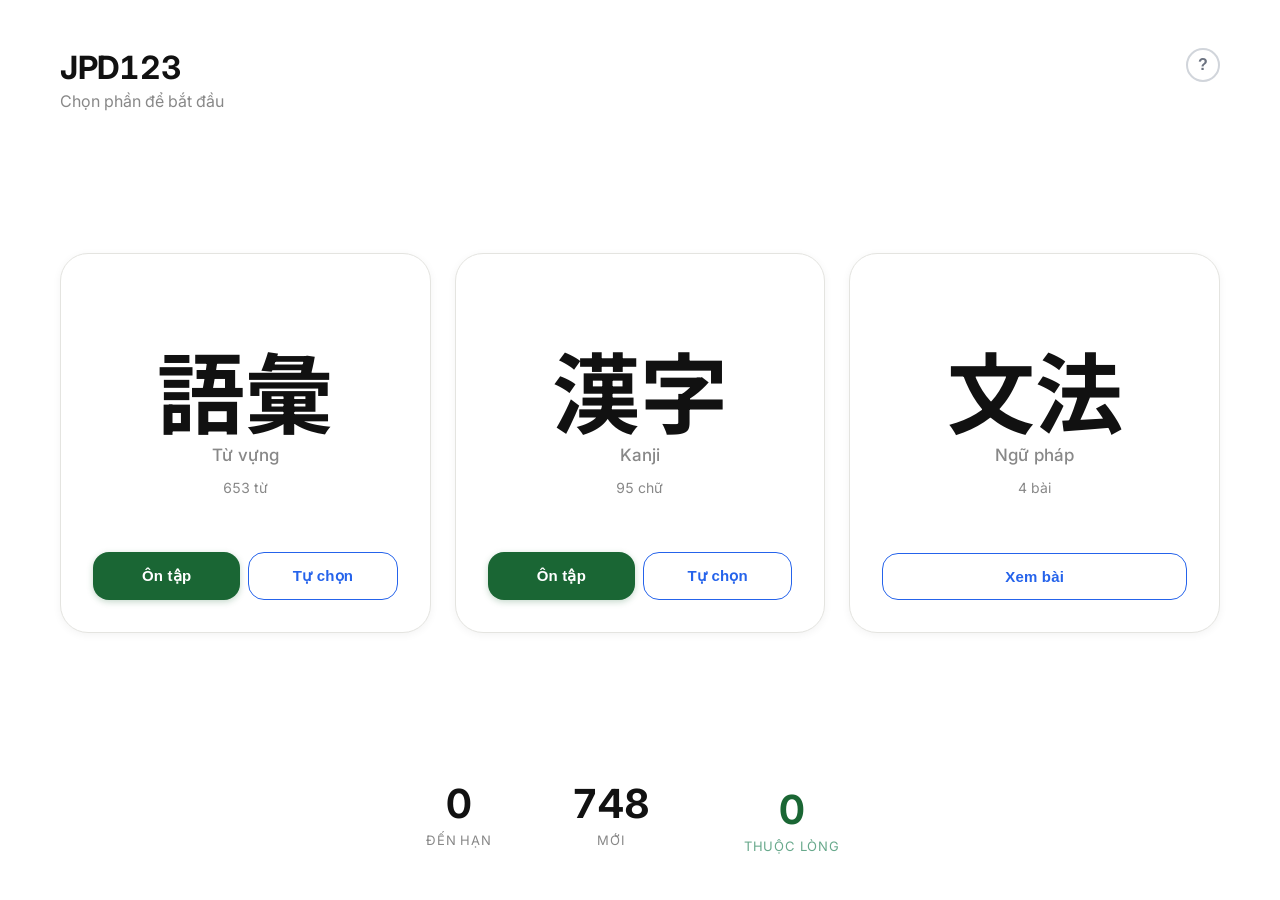
==== commit 4613131c: "UI overhaul: light theme, book-style flashcard, fix overlapping bars, sub-group collapsible, shift+c" ====
--- a/index.html
+++ b/index.html
@@ -1,5 +1,5 @@
 <!doctype html>
-<html lang="vi">
+<html lang="vi" data-theme="light">
 <head>
   <meta charset="utf-8">
   <meta name="viewport" content="width=device-width, initial-scale=1">
@@ -161,49 +161,51 @@
       <div class="help-body">
         <section>
           <h3>📚 Các phần học</h3>
-          <p><b>語彙 Từ vựng</b> — Flashcard từ vựng tiếng Nhật.</p>
-          <p><b>漢字 Kanji</b> — Flashcard chữ Kanji.</p>
-          <p><b>文法 Ngữ pháp</b> — Tra cứu ngữ pháp theo bài, bấm vào từng mục để mở rộng.</p>
-        </section>
-        <section>
-          <h3>🔄 Chế độ học</h3>
-          <p><b>Ôn tập</b> — Học theo thuật toán SRS: ưu tiên thẻ đến hạn → thẻ mới → thẻ đang học. Con số đỏ là số thẻ đến hạn hôm nay.</p>
-          <p><b>Tự chọn</b> — Vào danh sách, chọn từng từ rồi nhấn <i>Xem thẻ</i> (lật tự do) hoặc <i>Học SRS</i> (có chấm điểm).</p>
-        </section>
-        <section>
-          <h3>☑️ Chọn nhiều từ một lúc</h3>
-          <p>Trong màn hình danh sách (<b>Tự chọn</b>):</p>
-          <ul>
-            <li><b>Nhấn</b> vào một từ để chọn/bỏ chọn.</li>
-            <li><b>Giữ và kéo</b> xuống/lên để chọn nhiều từ liên tiếp cùng lúc — giống như tô chọn văn bản.</li>
-            <li>Dùng <b>Chọn tất cả</b> để chọn toàn bộ danh sách.</li>
-          </ul>
-        </section>
-        <section>
-          <h3>🃏 Cách dùng thẻ</h3>
-          <p>Nhấn vào thẻ (hoặc <b>Space</b>) để lật xem mặt sau.</p>
-          <p>Sau khi lật, chọn mức độ nhớ:</p>
-          <ul>
-            <li><b style="color:#ef4444">Lại</b> — Không nhớ, ôn lại sau 1 phút.</li>
-            <li><b style="color:#f97316">Khó</b> — Nhớ nhưng còn vấp, ôn lại sau vài phút.</li>
-            <li><b style="color:#22c55e">Ổn</b> — Nhớ bình thường, hệ thống tự hẹn lịch.</li>
-            <li><b style="color:#3b82f6">Dễ</b> — Nhớ rất rõ, hẹn lại lâu hơn bình thường.</li>
-          </ul>
-          <p style="color:#888;font-size:12px;margin-top:6px">Thời gian nhỏ dưới mỗi nút là lịch ôn tiếp theo.</p>
-        </section>
-        <section>
-          <h3>⏳ Hàng chờ ôn lại</h3>
-          <p>Các từ bấm <b>Lại / Khó</b> vào hàng đếm ngược (không mất đi khi thoát). Khi hết giờ chúng tự quay lại đầu hàng đợi. Bấm vào panel nhỏ ở dưới màn hình để xem danh sách từ đang chờ.</p>
+          <ul>
+            <li><b>語彙 Từ vựng</b> — Flashcard từ vựng.</li>
+            <li><b>漢字 Kanji</b> — Flashcard chữ Kanji.</li>
+            <li><b>文法 Ngữ pháp</b> — Tra cứu ngữ pháp theo bài, nhấn để mở rộng từng mục.</li>
+          </ul>
+        </section>
+        <section>
+          <h3>🔄 Hai chế độ học</h3>
+          <ul>
+            <li><b>Ôn tập</b> — Hệ thống SRS tự chọn thẻ: ưu tiên thẻ đến hạn → thẻ mới. Số đỏ = số thẻ đến hạn hôm nay.</li>
+            <li><b>Tự chọn</b> — Vào danh sách, chọn từ muốn học rồi nhấn <i>Xem thẻ</i> hoặc <i>Học SRS</i>.</li>
+          </ul>
+        </section>
+        <section>
+          <h3>☑️ Chọn từ trong danh sách</h3>
+          <ul>
+            <li><b>Nhấn</b> vào một từ để chọn / bỏ chọn.</li>
+            <li><b>Kéo</b> qua nhiều từ để chọn nhanh một loạt.</li>
+            <li><b>Chọn tất cả</b> — chọn toàn bộ danh sách hiện tại.</li>
+          </ul>
+        </section>
+        <section>
+          <h3>🃏 Dùng thẻ (chế độ Học SRS)</h3>
+          <p>Nhấn vào thẻ hoặc <b>Space</b> để lật. Sau khi lật, chấm điểm:</p>
+          <ul>
+            <li><b style="color:#c0392b">Lại</b> — Không nhớ, ôn lại ngay sau 1 phút.</li>
+            <li><b style="color:#c0612b">Khó</b> — Còn vấp, quay lại sau vài phút.</li>
+            <li><b style="color:#27864f">Ổn</b> — Nhớ được, hệ thống hẹn lịch ôn tiếp.</li>
+            <li><b style="color:#1a76c0">Dễ</b> — Nhớ rất rõ, hẹn lại lâu hơn.</li>
+          </ul>
+          <p style="color:#aaa;font-size:12px;margin-top:4px">Số nhỏ dưới mỗi nút = thời gian ôn tiếp theo.</p>
+        </section>
+        <section>
+          <h3>🃏 Dùng thẻ (chế độ Xem thẻ)</h3>
+          <p>Lật tự do, không chấm điểm. Dùng <b>← →</b> hoặc nút mũi tên để chuyển thẻ.</p>
         </section>
         <section>
           <h3>🔊 Phát âm</h3>
-          <p>Nhấn nút 🔊 ở góc trên phải màn hình học để nghe phát âm (dùng giọng đọc của trình duyệt).</p>
+          <p>Nhấn 🔊 góc trên phải để nghe phát âm tiếng Nhật.</p>
         </section>
         <section>
           <h3>💡 Phím tắt</h3>
           <ul>
             <li><b>Space</b> — Lật thẻ</li>
-            <li><b>1 / 2 / 3 / 4</b> — Lại / Khó / Ổn / Dễ (sau khi lật)</li>
+            <li><b>1 / 2 / 3 / 4</b> — Lại / Khó / Ổn / Dễ</li>
             <li><b>← →</b> — Chuyển thẻ (chế độ Xem thẻ)</li>
           </ul>
         </section>
--- a/styles.css
+++ b/styles.css
@@ -2,12 +2,92 @@
 *, *::before, *::after { box-sizing: border-box; margin: 0; padding: 0; }
 html, body { height: 100%; }
 
+:root {
+  --c-bg: #f7f7f5;
+  --c-surface: #fff;
+  --c-surface-2: #fafaf8;
+  --c-border: #e4e4e0;
+  --c-border-2: #ebebeb;
+  --c-text: #111;
+  --c-text-2: #444;
+  --c-text-3: #888;
+  --c-text-4: #aaa;
+  --c-primary: #2563eb;
+  --c-primary-soft: #eff6ff;
+  --c-success: #1a6634;
+  --c-success-soft: #d4edda;
+  --c-warn: #b84c10;
+  --c-warn-soft: #fde8d8;
+  --c-danger: #c0392b;
+  --c-danger-soft: #fde2e0;
+  --shadow-sm: 0 2px 8px rgba(0,0,0,.05);
+  --shadow-md: 0 8px 24px rgba(0,0,0,.08);
+  --shadow-lg: 0 16px 40px rgba(0,0,0,.10);
+}
+
+@media (prefers-color-scheme: dark) {
+  :root:not([data-theme="light"]) {
+    --c-bg: #15171a;
+    --c-surface: #1e2125;
+    --c-surface-2: #25282d;
+    --c-border: #32363c;
+    --c-border-2: #2a2e33;
+    --c-text: #ececec;
+    --c-text-2: #c4c4c4;
+    --c-text-3: #8a8a8a;
+    --c-text-4: #666;
+    --c-primary: #5a8aff;
+    --c-primary-soft: #1c2a4a;
+    --c-success: #5fcf85;
+    --c-success-soft: #1c3a25;
+    --c-warn: #f0a86b;
+    --c-warn-soft: #3a2516;
+    --c-danger: #ff6b6b;
+    --c-danger-soft: #3a1c1c;
+    --shadow-sm: 0 2px 8px rgba(0,0,0,.4);
+    --shadow-md: 0 8px 24px rgba(0,0,0,.5);
+    --shadow-lg: 0 16px 40px rgba(0,0,0,.6);
+  }
+}
+
+:root[data-theme="dark"] {
+  --c-bg: #15171a;
+  --c-surface: #1e2125;
+  --c-surface-2: #25282d;
+  --c-border: #32363c;
+  --c-border-2: #2a2e33;
+  --c-text: #ececec;
+  --c-text-2: #c4c4c4;
+  --c-text-3: #8a8a8a;
+  --c-text-4: #666;
+  --c-primary: #5a8aff;
+  --c-primary-soft: #1c2a4a;
+  --c-success: #5fcf85;
+  --c-success-soft: #1c3a25;
+  --c-warn: #f0a86b;
+  --c-warn-soft: #3a2516;
+  --c-danger: #ff6b6b;
+  --c-danger-soft: #3a1c1c;
+  --shadow-sm: 0 2px 8px rgba(0,0,0,.4);
+  --shadow-md: 0 8px 24px rgba(0,0,0,.5);
+  --shadow-lg: 0 16px 40px rgba(0,0,0,.6);
+}
+
+@media (prefers-reduced-motion: reduce) {
+  *, *::before, *::after {
+    animation-duration: 0.001ms !important;
+    transition-duration: 0.001ms !important;
+  }
+}
+
 body {
   font-family: 'Inter', system-ui, sans-serif;
-  background: #f7f7f5;
-  color: #111;
+  background: var(--c-bg);
+  color: var(--c-text);
   height: 100dvh;
   overflow: hidden;
+  font-variant-numeric: tabular-nums;
+  transition: background-color .2s ease, color .2s ease;
 }
 
 /* ── Views ─────────────────────────────────────────────────── */
@@ -189,6 +269,7 @@
   -webkit-tap-highlight-color: transparent;
   min-height: 0;
   gap: 14px;
+  overflow: hidden;
 }
 
 .card-flip {
@@ -219,12 +300,17 @@
   flex-direction: column;
   align-items: center;
   justify-content: center;
-  padding: 36px 28px;
-  border-radius: 24px;
-  background: #fff;
-  border: 1.5px solid #e4e4e0;
-  box-shadow: 0 4px 24px rgba(0,0,0,0.07);
-  gap: 16px;
+  padding: 40px 36px;
+  border-radius: 20px;
+  background: #fdfcf7;
+  border: 1px solid rgba(180,160,100,0.18);
+  box-shadow:
+    0 1px 2px rgba(0,0,0,0.04),
+    0 4px 12px rgba(0,0,0,0.06),
+    0 12px 32px rgba(0,0,0,0.07),
+    inset 0 1px 0 rgba(255,255,255,0.9),
+    inset 3px 0 0 rgba(180,160,100,0.12);
+  gap: 20px;
 }
 .cf-back { transform: rotateY(180deg); }
 
@@ -254,18 +340,18 @@
 
 /* ── Rating bar ─────────────────────────────────────────────── */
 .rating-bar {
-  position: absolute;
-  bottom: 0; left: 0; right: 0;
+  flex-shrink: 0;
   display: flex;
   gap: 8px;
   padding: 14px 16px 28px;
-  border-top: 1px solid #ebebeb;
-  background: #f7f7f5;
-  transform: translateY(100%);
-  transition: transform 0.28s cubic-bezier(0.4, 0, 0.2, 1);
-  z-index: 10;
-}
-.rating-bar.visible { transform: translateY(0); }
+  border-top: 1px solid var(--c-border-2);
+  background: var(--c-bg);
+  max-height: 0;
+  overflow: hidden;
+  opacity: 0;
+  transition: max-height 0.32s cubic-bezier(0.4, 0, 0.2, 1), opacity 0.22s ease;
+}
+.rating-bar.visible { max-height: 130px; opacity: 1; }
 
 .rate-btn {
   flex: 1;
@@ -447,15 +533,32 @@
 .lesson-group-body { padding: 6px 0 0 0; }
 .lesson-group-body.hidden { display: none; }
 
-.sub-group { margin-bottom: 6px; }
+.sub-group { margin-bottom: 4px; }
 .sub-group-header {
-  padding: 7px 14px;
+  display: flex;
+  align-items: center;
+  gap: 8px;
+  padding: 8px 14px;
   font-size: 12px;
   font-weight: 600;
-  color: #888;
+  color: #666;
   letter-spacing: 0.3px;
   text-transform: uppercase;
-}
+  cursor: pointer;
+  border-radius: 10px;
+  transition: background 0.12s;
+  user-select: none;
+}
+.sub-group-header:hover { background: #f0f3ff; }
+.sub-group-header input[type="checkbox"] {
+  width: 14px; height: 14px; cursor: pointer; flex-shrink: 0;
+  accent-color: #2350a8;
+}
+.sg-title { flex: 1; }
+.sg-count { font-size: 11px; font-weight: 500; color: #bbb; }
+.sg-arrow { font-size: 10px; color: #bbb; transition: transform 0.2s; flex-shrink: 0; }
+.sub-group-header.open .sg-arrow { transform: rotate(90deg); }
+.sub-group-items.hidden { display: none !important; }
 
 .li-row {
   display: flex;
@@ -574,26 +677,6 @@
 .li-status.st-mature    { background: #d4edda; color: #1a6634; }
 .li-status.st-known     { background: #e8f5ee; color: #1a6634; }
 
-/* ── Inline SRS detail panel ───────────────────────────────── */
-.li-expand {
-  background: #fafaf8;
-  border: 1.5px solid #e8e8e5;
-  border-radius: 12px;
-  padding: 11px 16px;
-  margin-bottom: 5px;
-  display: flex;
-  flex-direction: column;
-  gap: 6px;
-}
-.li-expand-row {
-  display: flex;
-  justify-content: space-between;
-  align-items: center;
-  font-size: 12px;
-}
-.li-expand-label { color: #aaa; }
-.li-expand-value { font-weight: 600; color: #333; }
-
 /* ── Debug panel ─────────────────────────────────────── */
 /* ── HELP BUTTON & MODAL ───────────────────────────────────── */
 .h-top {
@@ -727,20 +810,20 @@
 
 /* ── Flash card navigation bar ─────────────────────────── */
 .flash-bar {
-  position: absolute;
-  bottom: 0; left: 0; right: 0;
+  flex-shrink: 0;
   display: flex;
   align-items: center;
   justify-content: center;
   gap: 24px;
   padding: 14px 16px 28px;
-  border-top: 1px solid #ebebeb;
-  background: #f7f7f5;
-  transform: translateY(100%);
-  transition: transform 0.28s cubic-bezier(0.4, 0, 0.2, 1);
-  z-index: 10;
-}
-.flash-bar.visible { transform: translateY(0); }
+  border-top: 1px solid var(--c-border-2);
+  background: var(--c-bg);
+  max-height: 0;
+  overflow: hidden;
+  opacity: 0;
+  transition: max-height 0.32s cubic-bezier(0.4, 0, 0.2, 1), opacity 0.22s ease;
+}
+.flash-bar.visible { max-height: 100px; opacity: 1; }
 .flash-nav-btn {
   width: 54px;
   height: 54px;
@@ -995,15 +1078,17 @@
   .icon-btn { width: 48px; height: 48px; font-size: 22px; }
 
   /* Study card */
-  .card-area { padding: 16px 20px 96px; gap: 12px; }
+  .card-area { padding: 16px 20px 12px; gap: 12px; }
   .cf-face   { padding: 40px 36px; border-radius: 28px; gap: 18px; }
   .card-flip { max-width: 680px; }
 
   .rating-bar { padding: 24px 60px 48px; gap: 16px; }
+  .rating-bar.visible { max-height: 160px; }
   .rate-btn   { padding: 20px 12px; font-size: 18px; border-radius: 20px; }
   .rate-btn small { font-size: 12px; }
 
   .flash-bar     { padding: 12px 40px 24px; gap: 32px; }
+  .flash-bar.visible { max-height: 120px; }
   .flash-nav-btn { width: 52px; height: 52px; font-size: 22px; }
   .flash-pos     { font-size: 15px; }
 
@@ -1023,7 +1108,7 @@
   /* Expanded detail panel and lesson/sub groups span full width in grid */
   .li-expand, .lesson-group { grid-column: 1 / -1; }
   /* Lesson groups on desktop get 2-col inner grid */
-  .lesson-group-body .sub-group-items { display: grid; grid-template-columns: 1fr 1fr; gap: 6px; }
+  .lesson-group-body .sub-group-items:not(.hidden) { display: grid; grid-template-columns: 1fr 1fr; gap: 6px; }
   .lesson-group-header { font-size: 16px; padding: 14px 20px; border-radius: 16px; }
   .sub-group-header { font-size: 13px; padding: 8px 18px; }
 
@@ -1062,9 +1147,11 @@
   .cf-face { padding: 28px 20px; border-radius: 20px; }
 
   .rating-bar { padding: 12px 12px 24px; gap: 6px; }
+  .rating-bar.visible { max-height: 100px; }
   .rate-btn { padding: 11px 4px; font-size: 12px; border-radius: 12px; }
 
   .flash-bar { padding: 12px 12px 24px; gap: 16px; }
+  .flash-bar.visible { max-height: 90px; }
   .flash-nav-btn { width: 46px; height: 46px; font-size: 20px; }
 
   .list-items { padding: 4px 10px 16px; }
@@ -1117,10 +1204,12 @@
   .cf-face { padding: 24px 16px; gap: 12px; border-radius: 18px; }
 
   .rating-bar { padding: 10px 10px 20px; gap: 5px; }
+  .rating-bar.visible { max-height: 90px; }
   .rate-btn { padding: 10px 2px; font-size: 11px; border-radius: 10px; }
   .rate-btn small { font-size: 9px; }
 
   .flash-bar { padding: 10px 10px 20px; gap: 12px; }
+  .flash-bar.visible { max-height: 80px; }
   .flash-nav-btn { width: 42px; height: 42px; font-size: 18px; }
   .flash-pos { font-size: 13px; }
 
@@ -1150,3 +1239,173 @@
   /* Retry panel */
   .retry-panel { top: 52px; right: 8px; min-width: 110px; max-width: 180px; }
 }
+
+/* ── Dark mode: surface overrides ───────────────────────────── */
+.view, .s-top, .h-block, .cf-face, .lesson-group, .g-lesson, .help-box,
+.list-search input, .lsb-btns button {
+  background-color: var(--c-surface);
+  color: var(--c-text);
+}
+.s-top { background: var(--c-bg); border-bottom-color: var(--c-border-2); }
+.h-block { border-color: var(--c-border); }
+.cf-face { border-color: var(--c-border); }
+.h-vn, .h-cnt, .h-sub, .s-mid small, .h-stat span { color: var(--c-text-3); }
+.icon-btn { color: var(--c-text); }
+.icon-btn:active { background: var(--c-surface-2); }
+.tap-hint { color: var(--c-text-4); }
+.c-back { color: var(--c-text-2); }
+
+/* ── Theme toggle button ────────────────────────────────────── */
+.theme-toggle {
+  position: fixed;
+  top: 14px;
+  right: 56px;
+  width: 36px;
+  height: 36px;
+  border-radius: 50%;
+  border: 1px solid var(--c-border);
+  background: var(--c-surface);
+  color: var(--c-text);
+  font-size: 16px;
+  cursor: pointer;
+  display: grid;
+  place-items: center;
+  z-index: 50;
+  transition: transform .15s ease, background .15s ease;
+  box-shadow: var(--shadow-sm);
+}
+.theme-toggle:hover { background: var(--c-surface-2); }
+.theme-toggle:active { transform: scale(0.92); }
+
+/* ── Card swipe-out animations ──────────────────────────────── */
+.card-flip.swipe-left .cf-inner {
+  animation: swipeLeft .28s cubic-bezier(.4,.0,.6,1) forwards;
+}
+.card-flip.swipe-right .cf-inner {
+  animation: swipeRight .28s cubic-bezier(.4,.0,.6,1) forwards;
+}
+.card-flip.swipe-up .cf-inner {
+  animation: swipeUp .28s cubic-bezier(.4,.0,.6,1) forwards;
+}
+@keyframes swipeLeft {
+  to { transform: translateX(-120%) rotate(-12deg); opacity: 0; }
+}
+@keyframes swipeRight {
+  to { transform: translateX(120%) rotate(12deg); opacity: 0; }
+}
+@keyframes swipeUp {
+  to { transform: translateY(-120%) scale(.85); opacity: 0; }
+}
+
+/* When flipped + swipe, keep the back face visible during exit */
+.card-flip.swipe-left .cf-inner.flipped,
+.card-flip.swipe-right .cf-inner.flipped,
+.card-flip.swipe-up .cf-inner.flipped {
+  animation-name: var(--swipe-anim, swipeLeft);
+}
+.card-flip.swipe-left .cf-inner.flipped { --swipe-anim: swipeLeftFlipped; }
+.card-flip.swipe-right .cf-inner.flipped { --swipe-anim: swipeRightFlipped; }
+.card-flip.swipe-up .cf-inner.flipped { --swipe-anim: swipeUpFlipped; }
+@keyframes swipeLeftFlipped {
+  to { transform: rotateY(180deg) translateX(120%) rotate(12deg); opacity: 0; }
+}
+@keyframes swipeRightFlipped {
+  to { transform: rotateY(180deg) translateX(-120%) rotate(-12deg); opacity: 0; }
+}
+@keyframes swipeUpFlipped {
+  to { transform: rotateY(180deg) translateY(-120%) scale(.85); opacity: 0; }
+}
+
+/* ── Card enter animation ───────────────────────────────────── */
+.card-flip.card-enter .cf-inner {
+  animation: cardEnter .26s cubic-bezier(.2,.8,.2,1);
+}
+@keyframes cardEnter {
+  from { transform: translateY(14px) scale(.96); opacity: 0; }
+  to   { transform: translateY(0) scale(1); opacity: 1; }
+}
+
+/* ── Tap-hint pulse ─────────────────────────────────────────── */
+.tap-hint { animation: tapPulse 2.2s ease-in-out infinite; }
+@keyframes tapPulse {
+  0%, 100% { opacity: .55; }
+  50%      { opacity: 1; }
+}
+
+/* ── Soft shadow on cards ───────────────────────────────────── */
+.cf-face { box-shadow: var(--shadow-md); }
+.h-block { box-shadow: var(--shadow-sm); }
+.h-block:hover { box-shadow: var(--shadow-lg); }
+
+/* ── Home: ring progress around 語彙/漢字/文法 ─────────────── */
+.h-info { position: relative; }
+.h-ring {
+  position: relative;
+  width: 120px;
+  height: 120px;
+  display: grid;
+  place-items: center;
+}
+.h-ring svg {
+  position: absolute;
+  inset: 0;
+  width: 100%;
+  height: 100%;
+  transform: rotate(-90deg);
+}
+.h-ring .h-ring-bg {
+  fill: none;
+  stroke: var(--c-border);
+  stroke-width: 6;
+}
+.h-ring .h-ring-fg {
+  fill: none;
+  stroke: var(--c-success);
+  stroke-width: 6;
+  stroke-linecap: round;
+  stroke-dasharray: 339.292; /* 2π·54 */
+  stroke-dashoffset: 339.292;
+  transition: stroke-dashoffset .6s cubic-bezier(.2,.8,.2,1);
+}
+.h-ring-pct {
+  position: absolute;
+  bottom: -2px;
+  right: 6px;
+  font-size: 10px;
+  font-weight: 600;
+  color: var(--c-success);
+  background: var(--c-surface);
+  padding: 1px 6px;
+  border-radius: 10px;
+  border: 1px solid var(--c-border);
+}
+
+/* ── Home button hierarchy ──────────────────────────────────── */
+.h-mode-review {
+  background: var(--c-success);
+  color: #fff;
+  box-shadow: 0 2px 6px rgba(26,102,52,.25);
+}
+.h-mode-review:hover { background: #228048; }
+.h-mode-select {
+  background: transparent;
+  color: var(--c-primary);
+  border: 1.5px solid var(--c-primary);
+}
+.h-mode-select:hover { background: var(--c-primary-soft); }
+
+/* ── Done state celebration ─────────────────────────────────── */
+.done-fade {
+  animation: doneFade .5s cubic-bezier(.2,.8,.2,1);
+}
+@keyframes doneFade {
+  from { opacity: 0; transform: scale(.92); }
+  to   { opacity: 1; transform: scale(1); }
+}
+
+/* ── Mobile ring adjustments ────────────────────────────────── */
+@media (max-width: 480px) {
+  .h-ring { width: 64px; height: 64px; }
+  .h-ring svg .h-ring-bg, .h-ring svg .h-ring-fg { stroke-width: 5; }
+  .h-ring-pct { font-size: 9px; padding: 0 4px; bottom: -4px; right: -4px; }
+}
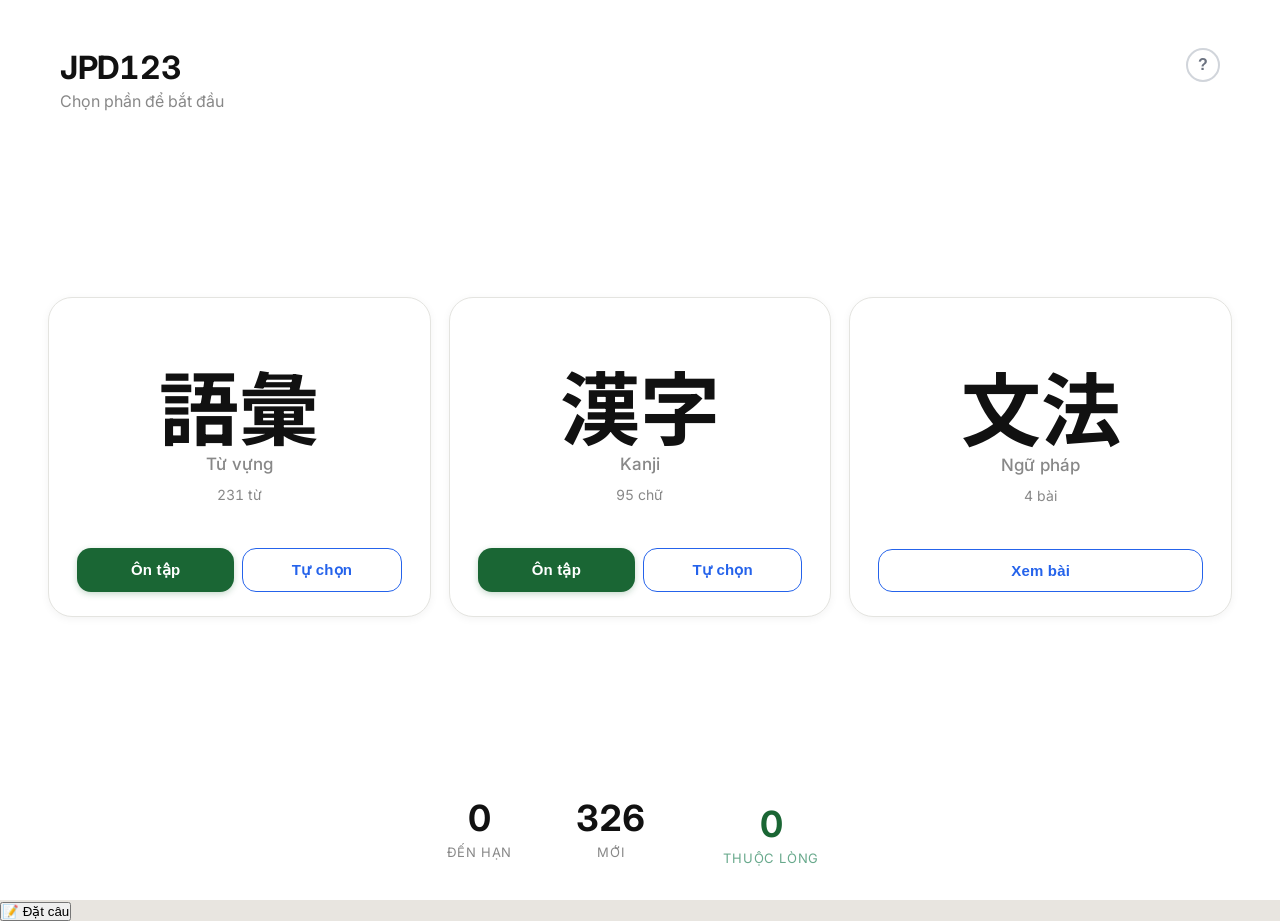
==== commit 26156d06: "feat: Gemini AI grammar lookup, swipe gestures, SRS improvements, help guide update" ====
--- a/index.html
+++ b/index.html
@@ -122,10 +122,8 @@
     </div>
 
     <div id="rating-bar" class="rating-bar">
-      <button class="rate-btn r-again" data-score="0">Lại<br><small id="ri-0">1 phút</small></button>
-      <button class="rate-btn r-hard"  data-score="2">Khó<br><small id="ri-2">1 phút</small></button>
-      <button class="rate-btn r-good"  data-score="3">Ổn<br><small id="ri-3">5 phút</small></button>
-      <button class="rate-btn r-easy"  data-score="5">Dễ<br><small id="ri-5">30 phút</small></button>
+      <button class="rate-btn r-again" data-score="0">Chưa ổn<br><small id="ri-0">1 phút</small></button>
+      <button class="rate-btn r-good"  data-score="4">Ổn<br><small id="ri-4">5 phút</small></button>
     </div>
     <div id="flash-bar" class="flash-bar">
       <button id="flash-prev-btn" class="flash-nav-btn" disabled>←</button>
@@ -186,10 +184,8 @@
           <h3>🃏 Dùng thẻ (chế độ Học SRS)</h3>
           <p>Nhấn vào thẻ hoặc <b>Space</b> để lật. Sau khi lật, chấm điểm:</p>
           <ul>
-            <li><b style="color:#c0392b">Lại</b> — Không nhớ, ôn lại ngay sau 1 phút.</li>
-            <li><b style="color:#c0612b">Khó</b> — Còn vấp, quay lại sau vài phút.</li>
-            <li><b style="color:#27864f">Ổn</b> — Nhớ được, hệ thống hẹn lịch ôn tiếp.</li>
-            <li><b style="color:#1a76c0">Dễ</b> — Nhớ rất rõ, hẹn lại lâu hơn.</li>
+            <li><b style="color:#c0392b">Chưa ổn</b> — Chưa nhớ, ôn lại sau 1 phút.</li>
+            <li><b style="color:#27864f">Ổn</b> — Đã nhớ, hệ thống tự hẹn lịch ôn tiếp (càng đúng nhiều lần, khoảng cách càng dài).</li>
           </ul>
           <p style="color:#aaa;font-size:12px;margin-top:4px">Số nhỏ dưới mỗi nút = thời gian ôn tiếp theo.</p>
         </section>
@@ -198,6 +194,14 @@
           <p>Lật tự do, không chấm điểm. Dùng <b>← →</b> hoặc nút mũi tên để chuyển thẻ.</p>
         </section>
         <section>
+          <h3>✨ AI đặt câu ví dụ (trong Ngữ pháp)</h3>
+          <p>Trong phần <b>Ngữ pháp</b>, <b>bôi chọn</b> bất kỳ đoạn chữ Nhật nào (ví dụ: một mẫu câu, trợ từ, động từ…). Panel sẽ hiện ra — nhấn <b>✨ Sinh câu ví dụ</b> để AI tạo một câu minh hoạ kèm romaji và bản dịch tiếng Việt.</p>
+          <ul>
+            <li>Nhấn <b>🔄 Đặt câu khác</b> để lấy câu mới.</li>
+            <li>Kết quả được lưu cache — lần sau bôi cùng đoạn sẽ hiện ngay.</li>
+          </ul>
+        </section>
+        <section>
           <h3>🔊 Phát âm</h3>
           <p>Nhấn 🔊 góc trên phải để nghe phát âm tiếng Nhật.</p>
         </section>
@@ -205,7 +209,7 @@
           <h3>💡 Phím tắt</h3>
           <ul>
             <li><b>Space</b> — Lật thẻ</li>
-            <li><b>1 / 2 / 3 / 4</b> — Lại / Khó / Ổn / Dễ</li>
+            <li><b>1</b> — Chưa ổn &nbsp;·&nbsp; <b>2</b> — Ổn</li>
             <li><b>← →</b> — Chuyển thẻ (chế độ Xem thẻ)</li>
           </ul>
         </section>
@@ -213,7 +217,19 @@
     </div>
   </div>
 
+  <!-- ═══════════════ GEMINI LOOKUP PANEL ═══════════════ -->
+  <button id="gemini-trigger" class="gemini-trigger hidden" type="button">📝 Đặt câu</button>
+  <div id="gemini-panel" class="gemini-panel hidden">
+    <div class="gp-header">
+      <span class="gp-title" id="gp-title">Ví dụ</span>
+      <button id="gp-close" class="gp-close" title="Đóng">✕</button>
+    </div>
+    <div class="gp-selected" id="gp-selected"></div>
+    <div class="gp-body" id="gp-body"></div>
+  </div>
+
   <script src="vocab_data.js?v=2"></script>
+  <script src="gemini_keys.js"></script>
   <script src="app.js"></script>
   <div id="debug-panel" class="debug-panel hidden"></div>
 </body>
--- a/styles.css
+++ b/styles.css
@@ -101,7 +101,7 @@
 
 /* ── HOME ──────────────────────────────────────────────────── */
 .h-top {
-  padding: 28px 28px 16px;
+  padding: 18px 20px 10px;
   flex-shrink: 0;
 }
 .h-brand {
@@ -119,8 +119,8 @@
   flex: 1;
   display: grid;
   grid-template-columns: repeat(3, 1fr);
-  gap: 14px;
-  padding: 0 20px 20px;
+  gap: 10px;
+  padding: 0 16px 16px;
   min-height: 0;
 }
 
@@ -229,7 +229,7 @@
   display: flex;
   align-items: center;
   justify-content: space-between;
-  padding: 12px 16px;
+  padding: 8px 14px;
   border-bottom: 1px solid #ebebeb;
   background: #f7f7f5;
   flex-shrink: 0;
@@ -264,11 +264,11 @@
   display: flex;
   flex-direction: column;
   align-items: center;
-  padding: 20px 24px 12px;
+  padding: 14px 18px 10px;
   user-select: none;
   -webkit-tap-highlight-color: transparent;
   min-height: 0;
-  gap: 14px;
+  gap: 10px;
   overflow: hidden;
 }
 
@@ -367,10 +367,9 @@
   transition: transform 0.1s;
 }
 .rate-btn:active { transform: scale(0.95); }
-.r-again { border-color: #ffd6d6; color: #c0392b; }
-.r-hard  { border-color: #ffe4c4; color: #c0612b; }
-.r-good  { border-color: #d0edcc; color: #27864f; }
-.r-easy  { border-color: #cce6fb; color: #1a76c0; }
+.r-again { border-color: #ffd6d6; color: #c0392b; background: #fff5f5; }
+.r-good  { border-color: #d0edcc; color: #27864f; background: #f4fbf2; }
+.rate-btn:hover { transform: translateY(-1px); box-shadow: 0 2px 8px rgba(0,0,0,0.08); }
 
 /* ── Comprehension level badge ──────────────────────────────── */
 .c-level-badge {
@@ -404,6 +403,8 @@
   -webkit-backdrop-filter: blur(10px);
 }
 .retry-panel.hidden { display: none; }
+/* User preference: hide countdown panel entirely — queue still runs in background */
+.retry-panel { display: none !important; }
 .retry-panel-header {
   width: 100%;
   display: flex;
@@ -461,14 +462,14 @@
 
 /* ── LIST VIEW ─────────────────────────────────────────────── */
 .list-search {
-  padding: 12px 20px 8px;
+  padding: 8px 14px 6px;
   flex-shrink: 0;
 }
 .list-search input {
   width: 100%;
-  padding: 11px 16px;
+  padding: 9px 14px;
   border: 1px solid #e4e4e0;
-  border-radius: 12px;
+  border-radius: 10px;
   font-family: inherit;
   font-size: 14px;
   background: #fff;
@@ -480,7 +481,7 @@
   display: flex;
   align-items: center;
   justify-content: space-between;
-  padding: 8px 4px 2px;
+  padding: 4px 4px 2px;
   font-size: 12px;
   color: #888;
 }
@@ -496,19 +497,26 @@
 .list-items {
   flex: 1;
   overflow-y: auto;
-  padding: 4px 16px 16px;
-}
+  padding: 6px 12px 14px;
+  display: grid;
+  grid-template-columns: repeat(auto-fill, minmax(130px, 1fr));
+  gap: 8px;
+  align-content: start;
+}
+.list-items.grouped { display: block; }
+.list-items > .li-expand,
+.list-items > .lesson-group { grid-column: 1 / -1; }
 
 /* ── Lesson group ───────────────────────────────────────────── */
-.lesson-group { margin-bottom: 10px; }
+.lesson-group { margin-bottom: 6px; }
 
 .lesson-group-header {
   display: flex;
   align-items: center;
-  gap: 10px;
-  padding: 12px 16px;
+  gap: 8px;
+  padding: 8px 12px;
   background: #f0f4ff;
-  border-radius: 14px;
+  border-radius: 12px;
   cursor: pointer;
   user-select: none;
   font-weight: 700;
@@ -530,8 +538,19 @@
 }
 .lesson-group-header.open .lesson-group-arrow { transform: rotate(90deg); }
 
-.lesson-group-body { padding: 6px 0 0 0; }
-.lesson-group-body.hidden { display: none; }
+.lesson-group-body {
+  padding: 6px 0 0 0;
+  overflow: hidden;
+  max-height: 4000px;
+  opacity: 1;
+  transition: max-height 0.35s ease, opacity 0.25s ease, padding 0.25s ease;
+}
+.lesson-group-body.hidden {
+  max-height: 0;
+  opacity: 0;
+  padding: 0;
+  pointer-events: none;
+}
 
 .sub-group { margin-bottom: 4px; }
 .sub-group-header {
@@ -558,28 +577,98 @@
 .sg-count { font-size: 11px; font-weight: 500; color: #bbb; }
 .sg-arrow { font-size: 10px; color: #bbb; transition: transform 0.2s; flex-shrink: 0; }
 .sub-group-header.open .sg-arrow { transform: rotate(90deg); }
-.sub-group-items.hidden { display: none !important; }
+.sub-group-items {
+  display: grid;
+  grid-template-columns: repeat(auto-fill, minmax(130px, 1fr));
+  gap: 8px;
+  padding: 6px 4px 4px;
+  overflow: hidden;
+  max-height: 3000px;
+  opacity: 1;
+  transition: max-height 0.3s ease, opacity 0.2s ease, padding 0.2s ease;
+}
+.sub-group-items.hidden {
+  max-height: 0;
+  opacity: 0;
+  padding: 0 4px;
+  pointer-events: none;
+}
 
 .li-row {
-  display: flex;
-  align-items: center;
-  gap: 12px;
-  padding: 13px 14px;
-  border-radius: 14px;
-  cursor: pointer;
-  transition: background 0.12s;
-  margin-bottom: 5px;
+  position: relative;
+  display: flex;
+  align-items: center;
+  justify-content: center;
+  text-align: center;
+  padding: 14px 10px;
+  border-radius: 12px;
+  cursor: pointer;
+  transition: transform 0.18s cubic-bezier(.2,.7,.3,1.2), box-shadow 0.18s ease, border-color 0.15s, background 0.15s;
+  margin-bottom: 0;
   background: #fff;
-  border: 1.5px solid transparent;
-}
-.li-row:hover  { background: #f5f5f2; }
+  border: 1.5px solid #ececea;
+  min-width: 0;
+  min-height: 64px;
+  box-shadow: 0 1px 2px rgba(0,0,0,0.04);
+  opacity: 0;
+  transform: translateY(8px);
+  animation: li-fade-in 0.32s cubic-bezier(.2,.7,.3,1) forwards;
+  user-select: none;
+  -webkit-user-select: none;
+  -webkit-tap-highlight-color: transparent;
+}
+@keyframes li-fade-in {
+  to { opacity: 1; transform: translateY(0); }
+}
+.li-row:hover {
+  transform: translateY(-3px) scale(1.03);
+  box-shadow: 0 8px 18px rgba(0,0,0,0.10);
+  border-color: #d8d8d4;
+  z-index: 5;
+}
 .li-row.selected {
   background: #f0f6f3;
-  border-color: #b8dcc9;
-}
-.li-row { cursor: pointer; }
+  border-color: #7fc2a3;
+  box-shadow: 0 0 0 2px rgba(127,194,163,0.25);
+}
+.li-row.selected:hover {
+  box-shadow: 0 8px 18px rgba(127,194,163,0.30), 0 0 0 2px rgba(127,194,163,0.35);
+}
+
+/* Peek tooltip — hiện nghĩa khi hover */
+.li-row::after {
+  content: attr(data-peek);
+  position: absolute;
+  bottom: calc(100% + 6px);
+  left: 50%;
+  transform: translateX(-50%) translateY(4px);
+  background: #1e1e2e;
+  color: #fff;
+  padding: 6px 12px;
+  border-radius: 8px;
+  font-size: 12px;
+  font-weight: 500;
+  line-height: 1.4;
+  white-space: nowrap;
+  max-width: 260px;
+  overflow: hidden;
+  text-overflow: ellipsis;
+  opacity: 0;
+  pointer-events: none;
+  transition: opacity 0.18s ease, transform 0.18s ease;
+  z-index: 50;
+  box-shadow: 0 6px 16px rgba(0,0,0,0.25);
+}
+.li-row:hover::after {
+  opacity: 1;
+  transform: translateX(-50%) translateY(0);
+}
+.li-row[data-peek=""]::after { display: none; }
 
 .li-badge {
+  position: absolute;
+  top: 8px;
+  left: 8px;
   width: 8px;
   height: 8px;
   border-radius: 50%;
@@ -590,22 +679,17 @@
 .li-badge.review   { background: #68a1a6; }
 .li-badge.mature   { background: #1e6f5c; }
 
-.li-text { flex: 1; min-width: 0; }
 .li-front {
   font-family: 'Noto Sans JP', serif;
-  font-size: 15px;
-  font-weight: 600;
+  font-size: 20px;
+  font-weight: 700;
+  line-height: 1.2;
+  color: #2a2a28;
   white-space: nowrap;
   overflow: hidden;
   text-overflow: ellipsis;
-}
-.li-back {
-  font-size: 12px;
-  color: #999;
-  margin-top: 2px;
-  white-space: nowrap;
-  overflow: hidden;
-  text-overflow: ellipsis;
+  max-width: 100%;
+  padding: 0 4px;
 }
 
 /* Kanji reading with hover tooltip */
@@ -642,19 +726,25 @@
 
 
 .li-known-btn {
+  position: absolute;
+  top: 6px;
+  right: 6px;
   border: none;
-  border-radius: 10px;
-  font-size: 11px;
-  font-weight: 600;
-  padding: 4px 9px;
+  border-radius: 8px;
+  font-size: 10px;
+  font-weight: 600;
+  padding: 3px 7px;
   cursor: pointer;
   white-space: nowrap;
   flex-shrink: 0;
   background: #f0f0ee;
   color: #888;
-  transition: background 0.15s;
+  transition: background 0.15s, opacity 0.15s;
   font-family: inherit;
-}
+  opacity: 0.55;
+}
+.li-row:hover .li-known-btn { opacity: 1; }
+.li-known-btn.known { opacity: 1; }
 .li-known-btn:hover  { background: #e4e4e0; }
 .li-known-btn.known  { background: #d4edda; color: #1a6634; }
 .li-known-btn.mature-forget { background: #fde8d8; color: #b84c10; }
@@ -779,6 +869,153 @@
 }
 .debug-panel.hidden { display: none; }
 
+/* ── Gemini lookup panel ─────────────────────────────────── */
+.gemini-panel {
+  position: fixed;
+  right: 16px;
+  bottom: 16px;
+  width: min(420px, calc(100vw - 32px));
+  max-height: 60vh;
+  background: var(--bg-card, #1a1d24);
+  border: 1px solid var(--border, #2a2e38);
+  border-radius: 14px;
+  box-shadow: 0 12px 40px rgba(0,0,0,0.45), 0 2px 8px rgba(0,0,0,0.3);
+  z-index: 9000;
+  display: flex;
+  flex-direction: column;
+  overflow: hidden;
+  animation: gp-slide-up 0.25s cubic-bezier(.2,.8,.2,1);
+}
+.gemini-panel.hidden { display: none; }
+@keyframes gp-slide-up {
+  from { transform: translateY(20px); opacity: 0; }
+  to   { transform: translateY(0); opacity: 1; }
+}
+.gp-header {
+  display: flex;
+  align-items: center;
+  justify-content: space-between;
+  padding: 10px 14px;
+  border-bottom: 1px solid var(--border, #2a2e38);
+  background: rgba(255,255,255,0.03);
+}
+.gp-title {
+  font-weight: 600;
+  font-size: 14px;
+  color: var(--accent, #7aa2f7);
+}
+.gp-close {
+  background: none;
+  border: none;
+  color: var(--text-dim, #8b92a4);
+  cursor: pointer;
+  font-size: 16px;
+  padding: 2px 8px;
+  border-radius: 6px;
+}
+.gp-close:hover { background: rgba(255,255,255,0.08); color: #fff; }
+.gp-selected {
+  padding: 8px 14px;
+  font-size: 14px;
+  color: var(--text-dim, #b8bdc9);
+  background: rgba(122,162,247,0.06);
+  border-bottom: 1px solid var(--border, #2a2e38);
+  font-style: italic;
+  max-height: 70px;
+  overflow-y: auto;
+}
+.gp-body {
+  padding: 10px 14px 14px;
+  overflow-y: auto;
+  font-size: 15px;
+  line-height: 1.6;
+}
+.gp-loading {
+  display: flex;
+  align-items: center;
+  gap: 10px;
+  color: var(--text-dim, #8b92a4);
+  padding: 8px 0;
+}
+.gp-spinner {
+  width: 16px; height: 16px;
+  border: 2px solid rgba(122,162,247,0.25);
+  border-top-color: var(--accent, #7aa2f7);
+  border-radius: 50%;
+  animation: gp-spin 0.7s linear infinite;
+}
+@keyframes gp-spin { to { transform: rotate(360deg); } }
+.gp-error {
+  color: #f87171;
+  font-size: 13px;
+  padding: 6px 0;
+}
+.gp-cache-tag {
+  display: inline-block;
+  font-size: 10px;
+  font-weight: 600;
+  padding: 2px 6px;
+  border-radius: 4px;
+  background: rgba(122,247,162,0.15);
+  color: #7af7a2;
+  margin-left: 8px;
+  vertical-align: middle;
+}
+.gp-sentence {
+  padding: 10px 0;
+  border-bottom: 1px dashed rgba(255,255,255,0.06);
+}
+.gp-sentence:last-child { border-bottom: none; }
+.gp-jp {
+  font-size: 18px;
+  color: var(--text, #e6e9ef);
+  margin-bottom: 6px;
+  line-height: 1.55;
+  font-weight: 500;
+}
+.gp-romaji {
+  font-size: 14px;
+  color: #8aa0c8;
+  font-style: italic;
+  margin-bottom: 6px;
+  line-height: 1.45;
+  letter-spacing: 0.2px;
+}
+.gp-vn {
+  font-size: 15px;
+  color: var(--text-dim, #b6bcc8);
+  line-height: 1.55;
+}
+.gp-regen-btn {
+  display: inline-flex;
+  align-items: center;
+  gap: 6px;
+  margin-top: 10px;
+  padding: 6px 12px;
+  font-size: 12px;
+  font-weight: 500;
+  color: var(--text, #e6e9ef);
+  background: rgba(122,162,247,0.12);
+  border: 1px solid rgba(122,162,247,0.3);
+  border-radius: 6px;
+  cursor: pointer;
+  transition: background 0.15s, border-color 0.15s;
+}
+.gp-regen-btn:hover {
+  background: rgba(122,162,247,0.22);
+  border-color: rgba(122,162,247,0.5);
+}
+.gp-regen-btn:active { transform: translateY(1px); }
+@media (max-width: 480px) {
+  .gemini-panel {
+    right: 8px;
+    bottom: 8px;
+    left: 8px;
+    width: auto;
+    max-height: 55vh;
+  }
+}
+
 .list-study-bar {
   padding: 14px 20px 32px;
   border-top: 1px solid #ebebeb;
@@ -814,8 +1051,8 @@
   display: flex;
   align-items: center;
   justify-content: center;
-  gap: 24px;
-  padding: 14px 16px 28px;
+  gap: 18px;
+  padding: 10px 14px 18px;
   border-top: 1px solid var(--c-border-2);
   background: var(--c-bg);
   max-height: 0;
@@ -823,7 +1060,7 @@
   opacity: 0;
   transition: max-height 0.32s cubic-bezier(0.4, 0, 0.2, 1), opacity 0.22s ease;
 }
-.flash-bar.visible { max-height: 100px; opacity: 1; }
+.flash-bar.visible { max-height: 90px; opacity: 1; }
 .flash-nav-btn {
   width: 54px;
   height: 54px;
@@ -887,7 +1124,8 @@
 .g-list {
   flex: 1;
   overflow-y: auto;
-  padding: 12px 16px 40px;
+  padding: 8px 14px 28px;
+  zoom: 2;
 }
 
 details.g-lesson {
@@ -899,7 +1137,7 @@
 }
 
 summary.g-lesson-head {
-  padding: 18px 20px;
+  padding: 12px 16px;
   font-weight: 600;
   cursor: pointer;
   list-style: none;
@@ -950,14 +1188,14 @@
 .g-section-body { padding: 14px 16px; }
 
 .g-lesson-body {
-  padding: 12px 12px 16px;
+  padding: 10px 12px 12px;
   border-top: 1px solid #f0f0ec;
   font-size: 13.5px;
-  line-height: 1.75;
+  line-height: 1.7;
   background: #f4f4f2;
   display: flex;
   flex-direction: column;
-  gap: 8px;
+  gap: 6px;
 }
 
 /* ── Grammar injected HTML styles ───────────────────────────── */
@@ -1057,67 +1295,65 @@
     min-height: 0;
     align-content: center;
     align-items: stretch;
-    gap: 24px;
-    padding: 20px 60px;
+    gap: 18px;
+    padding: 14px 48px;
     grid-template-columns: repeat(3, 1fr);
   }
-  .h-block  { padding: 48px 32px 32px; border-radius: 28px; min-height: 380px; }
-  .h-info   { gap: 12px; }
-  .h-jp     { font-size: 88px; }
+  .h-block  { padding: 36px 28px 24px; border-radius: 24px; min-height: 320px; }
+  .h-info   { gap: 10px; }
+  .h-jp     { font-size: 80px; }
   .h-vn     { font-size: 17px; }
   .h-cnt    { font-size: 14px; }
-  .h-mode-btn { padding: 14px 8px; font-size: 15px; border-radius: 16px; }
-
-  .h-stats  { gap: 80px; padding: 28px 60px 40px; flex-shrink: 0; }
-  .h-stat b { font-size: 40px; }
+  .h-mode-btn { padding: 12px 8px; font-size: 15px; border-radius: 14px; }
+
+  .h-stats  { gap: 64px; padding: 18px 48px 28px; flex-shrink: 0; }
+  .h-stat b { font-size: 36px; }
   .h-stat span { font-size: 13px; }
 
   /* Shared top bar */
-  .s-top    { padding: 20px 60px; }
+  .s-top    { padding: 14px 48px; }
   .s-mid    { font-size: 22px; }
-  .icon-btn { width: 48px; height: 48px; font-size: 22px; }
+  .icon-btn { width: 46px; height: 46px; font-size: 22px; }
 
   /* Study card */
-  .card-area { padding: 16px 20px 12px; gap: 12px; }
-  .cf-face   { padding: 40px 36px; border-radius: 28px; gap: 18px; }
+  .card-area { padding: 12px 16px 10px; gap: 10px; }
+  .cf-face   { padding: 32px 28px; border-radius: 24px; gap: 14px; }
   .card-flip { max-width: 680px; }
 
-  .rating-bar { padding: 24px 60px 48px; gap: 16px; }
-  .rating-bar.visible { max-height: 160px; }
-  .rate-btn   { padding: 20px 12px; font-size: 18px; border-radius: 20px; }
+  .rating-bar { padding: 16px 48px 32px; gap: 14px; }
+  .rating-bar.visible { max-height: 140px; }
+  .rate-btn   { padding: 16px 12px; font-size: 17px; border-radius: 18px; }
   .rate-btn small { font-size: 12px; }
 
-  .flash-bar     { padding: 12px 40px 24px; gap: 32px; }
-  .flash-bar.visible { max-height: 120px; }
-  .flash-nav-btn { width: 52px; height: 52px; font-size: 22px; }
+  .flash-bar     { padding: 10px 32px 16px; gap: 24px; }
+  .flash-bar.visible { max-height: 100px; }
+  .flash-nav-btn { width: 50px; height: 50px; font-size: 20px; }
   .flash-pos     { font-size: 15px; }
 
   /* List view */
-  .list-search { padding: 16px 60px 10px; }
-  .list-sel-bar { padding: 8px 8px 4px; }
+  .list-search { padding: 10px 40px 6px; }
+  .list-sel-bar { padding: 4px 8px 2px; }
   .list-search input { padding: 12px 20px; font-size: 16px; border-radius: 14px; }
-  .list-items  { padding: 4px 40px 16px; display: grid; grid-template-columns: 1fr 1fr; gap: 8px; }
+  .list-items  { padding: 10px 40px 18px; display: grid; grid-template-columns: repeat(auto-fill, minmax(150px, 1fr)); gap: 10px; }
   .list-items.grouped { display: block; }
-  .li-row      { flex-wrap: wrap; padding: 16px 18px; border-radius: 14px; margin-bottom: 0; gap: 4px 10px; align-items: center; }
-  .li-text     { flex: 1 1 calc(100% - 24px); min-width: 0; }
-  .li-front    { font-size: 20px; }
-  .li-back     { font-size: 14px; }
-  .li-known-btn { margin-left: auto; font-size: 13px; padding: 5px 14px; border-radius: 10px; }
+  .li-row      { padding: 16px 10px; border-radius: 12px; margin-bottom: 0; min-height: 72px; }
+  .li-front    { font-size: 22px; }
+  .li-known-btn { font-size: 11px; padding: 3px 8px; border-radius: 8px; }
   .lsb-btns button { padding: 15px 12px; font-size: 16px; }
   .list-study-bar  { padding: 16px 60px 36px; }
   /* Expanded detail panel and lesson/sub groups span full width in grid */
   .li-expand, .lesson-group { grid-column: 1 / -1; }
   /* Lesson groups on desktop get 2-col inner grid */
-  .lesson-group-body .sub-group-items:not(.hidden) { display: grid; grid-template-columns: 1fr 1fr; gap: 6px; }
-  .lesson-group-header { font-size: 16px; padding: 14px 20px; border-radius: 16px; }
-  .sub-group-header { font-size: 13px; padding: 8px 18px; }
+  .lesson-group-body .sub-group-items:not(.hidden) { display: grid; grid-template-columns: repeat(auto-fill, minmax(150px, 1fr)); gap: 8px; }
+  .lesson-group-header { font-size: 15px; padding: 10px 16px; border-radius: 14px; }
+  .sub-group-header { font-size: 13px; padding: 6px 14px; }
 
   /* Grammar */
-  .g-list { padding: 20px 60px 60px; }
-  summary.g-lesson-head { padding: 24px 28px; font-size: 18px; }
-  .g-lesson-body { font-size: 17px; padding: 18px 24px; }
-  .g-lesson-body table { font-size: 15px; }
-  .g-lesson-body td, .g-lesson-body th { padding: 10px 14px; }
+  .g-list { padding: 14px 48px 40px; }
+  summary.g-lesson-head { padding: 16px 22px; font-size: 17px; }
+  .g-lesson-body { font-size: 16px; padding: 14px 20px; }
+  .g-lesson-body table { font-size: 14px; }
+  .g-lesson-body td, .g-lesson-body th { padding: 8px 12px; }
 
   /* Help modal */
   .help-box   { max-width: 800px; border-radius: 28px 28px 0 0; }
@@ -1130,52 +1366,52 @@
 
 /* ── Tablet: 481px – 768px ──────────────────────────────────── */
 @media (max-width: 768px) {
-  .h-top { padding: 20px 20px 12px; }
+  .h-top { padding: 14px 16px 8px; }
   .h-brand { font-size: 20px; }
 
   .h-grid {
-    gap: 10px;
-    padding: 0 16px 16px;
+    gap: 8px;
+    padding: 0 12px 12px;
   }
-  .h-block { padding: 20px 10px 14px; border-radius: 18px; }
-  .h-jp { font-size: 36px; }
-
-  .h-stats { gap: 28px; padding: 14px 20px 24px; }
+  .h-block { padding: 16px 10px 12px; border-radius: 16px; }
+  .h-jp { font-size: 34px; }
+
+  .h-stats { gap: 22px; padding: 10px 16px 16px; }
   .h-stat b { font-size: 22px; }
 
-  .card-area { padding: 16px 16px 10px; gap: 10px; }
-  .cf-face { padding: 28px 20px; border-radius: 20px; }
-
-  .rating-bar { padding: 12px 12px 24px; gap: 6px; }
+  .card-area { padding: 10px 12px 8px; gap: 8px; }
+  .cf-face { padding: 24px 18px; border-radius: 18px; }
+
+  .rating-bar { padding: 10px 12px 18px; gap: 6px; }
   .rating-bar.visible { max-height: 100px; }
   .rate-btn { padding: 11px 4px; font-size: 12px; border-radius: 12px; }
 
-  .flash-bar { padding: 12px 12px 24px; gap: 16px; }
-  .flash-bar.visible { max-height: 90px; }
-  .flash-nav-btn { width: 46px; height: 46px; font-size: 20px; }
-
-  .list-items { padding: 4px 10px 16px; }
-  .li-row { padding: 11px 12px; }
+  .flash-bar { padding: 8px 12px 14px; gap: 14px; }
+  .flash-bar.visible { max-height: 80px; }
+  .flash-nav-btn { width: 44px; height: 44px; font-size: 19px; }
+
+  .list-items { padding: 6px 8px 10px; gap: 8px; grid-template-columns: repeat(auto-fill, minmax(120px, 1fr)); }
+  .li-row { padding: 14px 8px; min-height: 62px; border-radius: 12px; }
 }
 
 /* ── Mobile: ≤ 480px ────────────────────────────────────────── */
 @media (max-width: 480px) {
-  .h-top { padding: 16px 16px 10px; }
+  .h-top { padding: 10px 14px 6px; }
   .h-brand { font-size: 18px; }
   .h-sub { font-size: 12px; }
 
   /* Stack the 3 subject cards vertically */
   .h-grid {
     grid-template-columns: 1fr;
-    gap: 10px;
-    padding: 0 14px 14px;
+    gap: 8px;
+    padding: 0 12px 10px;
     overflow-y: auto;
   }
   .h-block {
     flex-direction: row;
     align-items: center;
-    padding: 14px 16px;
-    border-radius: 16px;
+    padding: 10px 14px;
+    border-radius: 14px;
     gap: 12px;
   }
   .h-info {
@@ -1195,40 +1431,41 @@
   }
   .h-mode-btn { padding: 7px 10px; font-size: 11px; border-radius: 10px; }
 
-  .h-stats { gap: 18px; padding: 12px 16px 20px; }
+  .h-stats { gap: 14px; padding: 8px 14px 12px; }
   .h-stat b { font-size: 20px; }
   .h-stat span { font-size: 9px; }
 
   /* Study card */
-  .card-area { padding: 12px 12px 8px; gap: 8px; }
-  .cf-face { padding: 24px 16px; gap: 12px; border-radius: 18px; }
-
-  .rating-bar { padding: 10px 10px 20px; gap: 5px; }
+  .card-area { padding: 8px 10px 6px; gap: 6px; }
+  .cf-face { padding: 20px 14px; gap: 10px; border-radius: 16px; }
+
+  .rating-bar { padding: 8px 10px 14px; gap: 5px; }
   .rating-bar.visible { max-height: 90px; }
   .rate-btn { padding: 10px 2px; font-size: 11px; border-radius: 10px; }
   .rate-btn small { font-size: 9px; }
 
-  .flash-bar { padding: 10px 10px 20px; gap: 12px; }
-  .flash-bar.visible { max-height: 80px; }
-  .flash-nav-btn { width: 42px; height: 42px; font-size: 18px; }
+  .flash-bar { padding: 6px 10px 12px; gap: 10px; }
+  .flash-bar.visible { max-height: 70px; }
+  .flash-nav-btn { width: 40px; height: 40px; font-size: 18px; }
   .flash-pos { font-size: 13px; }
 
   /* List view */
-  .s-top { padding: 10px 12px; }
+  .s-top { padding: 8px 10px; }
   .s-mid { font-size: 14px; }
-  .list-search { padding: 10px 14px 6px; }
-  .list-search input { padding: 9px 14px; font-size: 13px; }
-  .list-items { padding: 4px 8px 16px; }
-  .li-row { padding: 10px 10px; gap: 10px; border-radius: 12px; }
-  .li-front { font-size: 14px; }
-
-  .lsb-btns button { padding: 11px 8px; font-size: 13px; }
-  .list-study-bar { padding: 12px 14px 28px; }
+  .list-search { padding: 6px 12px 4px; }
+  .list-search input { padding: 8px 12px; font-size: 13px; }
+  .list-items { padding: 6px 8px 10px; grid-template-columns: 1fr 1fr; gap: 8px; }
+  .li-row { padding: 14px 8px 10px; border-radius: 12px; min-height: 80px; }
+  .li-front { font-size: 18px; }
+  .li-back { font-size: 12px; }
+
+  .lsb-btns button { padding: 10px 8px; font-size: 13px; }
+  .list-study-bar { padding: 8px 12px 18px; }
 
   /* Grammar */
-  .g-list { padding: 10px 10px 40px; }
-  summary.g-lesson-head { padding: 14px 16px; font-size: 13px; }
-  .g-lesson-body { padding: 10px 10px 14px; font-size: 13px; }
+  .g-list { padding: 8px 10px 32px; }
+  summary.g-lesson-head { padding: 10px 14px; font-size: 13px; }
+  .g-lesson-body { padding: 8px 10px 12px; font-size: 13px; }
   .g-lesson-body table { font-size: 11.5px; }
   .g-lesson-body td, .g-lesson-body th { padding: 6px 8px; }
 
